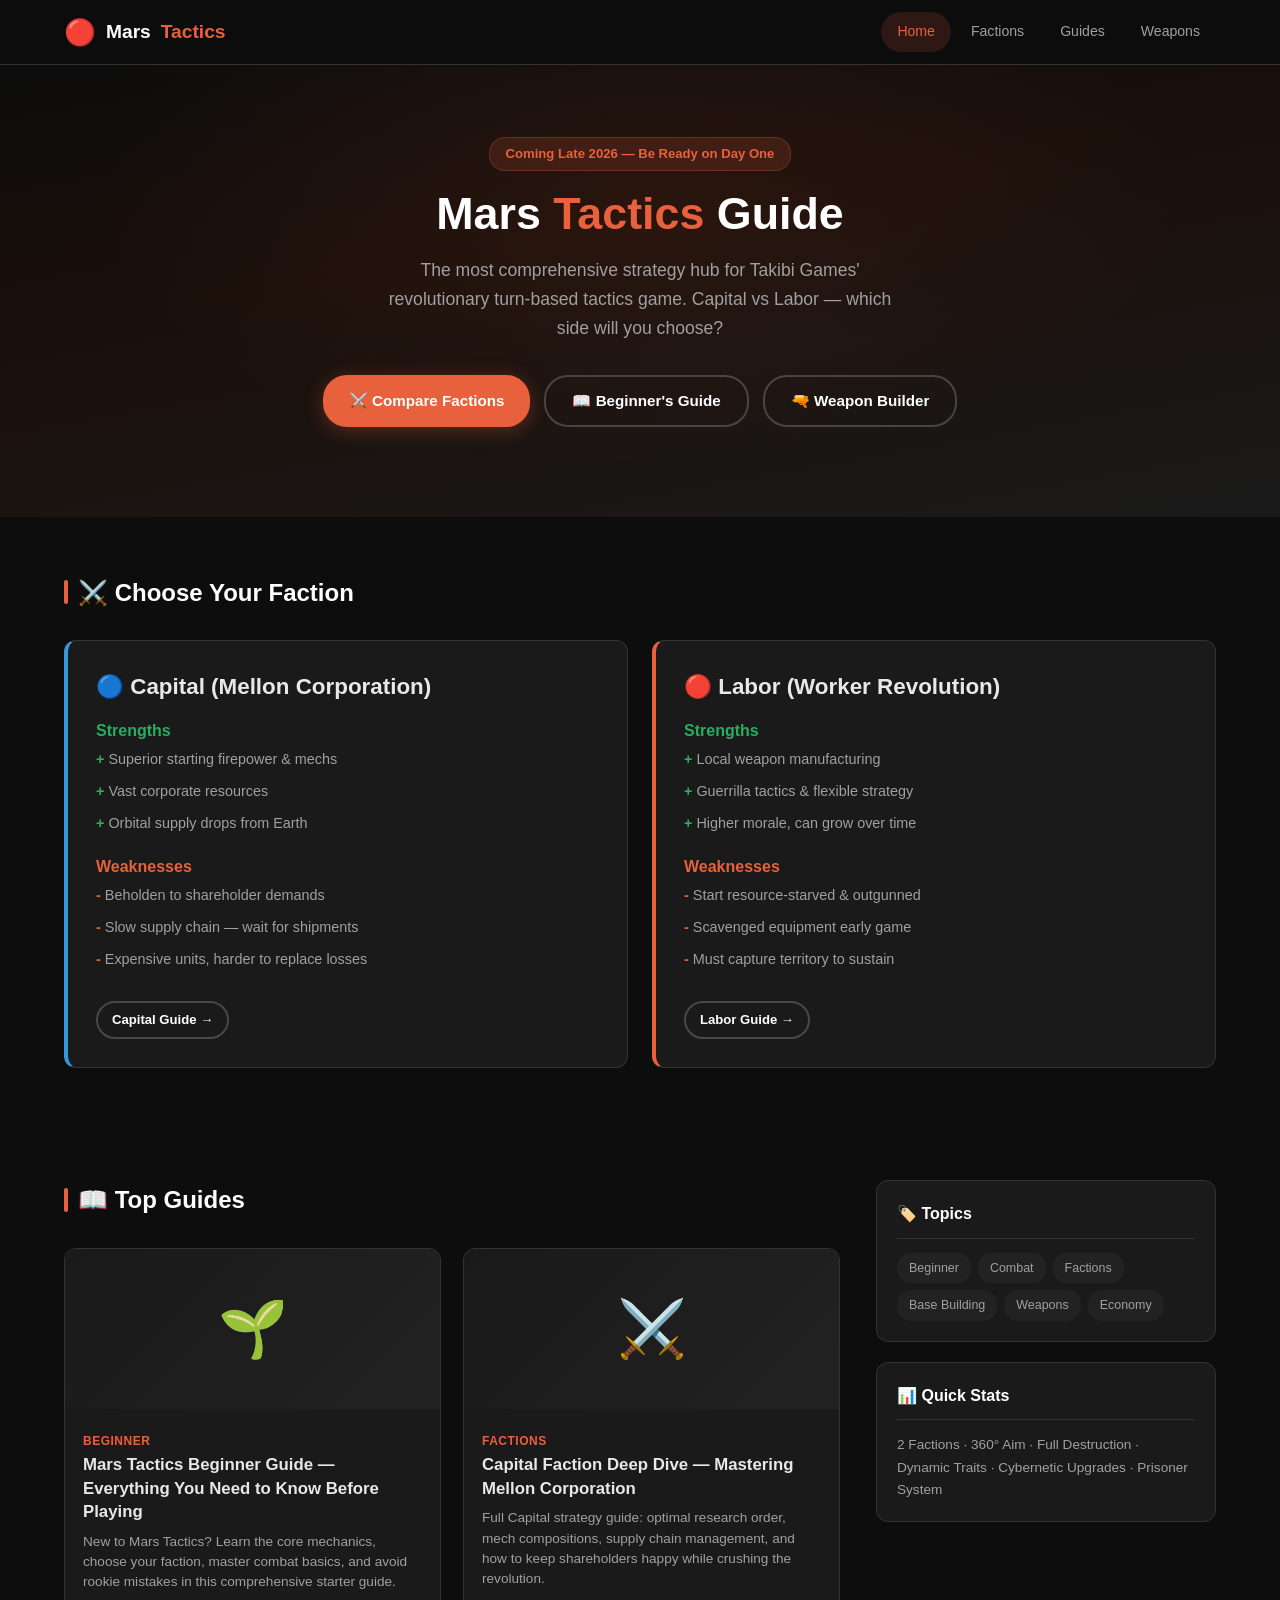
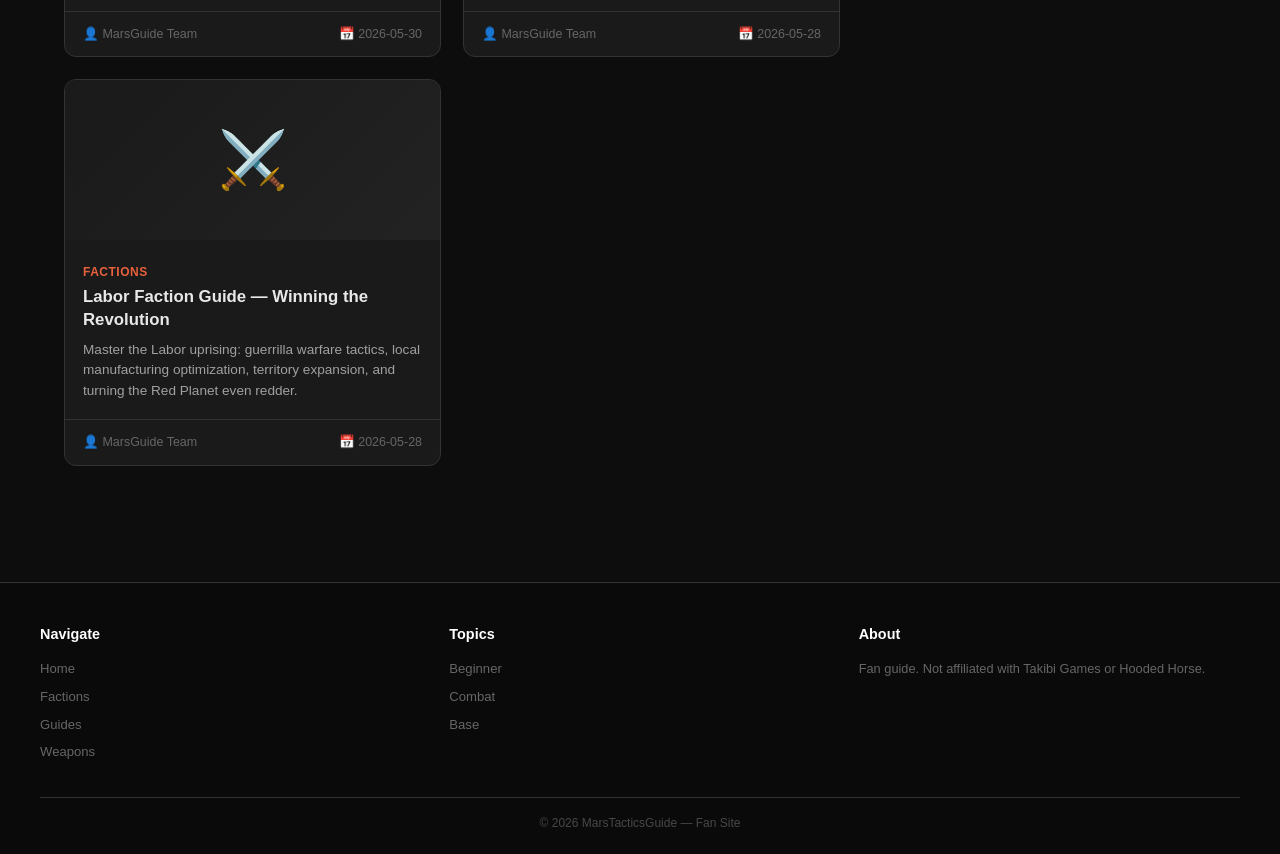
==== index.html @ 102de26e "Mars Tactics Guide - Initial release" ====
<!DOCTYPE html>
<html lang="en">
<head>
<meta charset="UTF-8">
<meta name="viewport" content="width=device-width, initial-scale=1.0">
<meta name="description" content="Mars Tactics Guide — Complete strategy hub. Faction guides, weapon builds, combat tactics, base management, and more for the XCOM-like tactics game set on Mars.">
<title>Mars Tactics Guide — Strategy Hub 2026</title>
<link rel="stylesheet" href="assets/css/style.css">
</head>
<body>
<nav class="navbar">
  <div class="nav-inner">
    <a href="index.html" class="nav-logo"><span class="logo-icon">🔴</span>Mars<span style="color:var(--primary);">Tactics</span></a>
    <div class="nav-links">
      <a href="index.html" class="active">Home</a>
      <a href="factions.html">Factions</a>
      <a href="guides.html">Guides</a>
      <a href="weapons.html">Weapons</a>
    </div>
  </div>
</nav>

<section class="hero">
  <div class="hero-content">
    <div class="hero-badge">Coming Late 2026 — Be Ready on Day One</div>
    <h1>Mars <span class="hl">Tactics</span> Guide</h1>
    <p>The most comprehensive strategy hub for Takibi Games' revolutionary turn-based tactics game. Capital vs Labor — which side will you choose?</p>
    <div class="hero-btns">
      <a href="factions.html" class="btn btn-primary">⚔️ Compare Factions</a>
      <a href="guides.html" class="btn btn-outline">📖 Beginner's Guide</a>
      <a href="weapons.html" class="btn btn-outline">🔫 Weapon Builder</a>
    </div>
  </div>
</section>

<div class="section">
  <div class="container">
    <div class="section-title"><h2>⚔️ Choose Your Faction</h2></div>
    <div class="faction-grid">
      <div class="faction-card faction-capital">
        <h3>🔵 Capital (Mellon Corporation)</h3>
        <ul class="strengths"><strong style="color:#27ae60;">Strengths</strong>
          <li>Superior starting firepower & mechs</li>
          <li>Vast corporate resources</li>
          <li>Orbital supply drops from Earth</li>
        </ul>
        <ul class="weaknesses"><strong style="color:var(--primary);">Weaknesses</strong>
          <li>Beholden to shareholder demands</li>
          <li>Slow supply chain — wait for shipments</li>
          <li>Expensive units, harder to replace losses</li>
        </ul>
        <a href="factions.html#capital" class="btn btn-outline btn-sm" style="margin-top:12px;">Capital Guide →</a>
      </div>
      <div class="faction-card faction-labor">
        <h3>🔴 Labor (Worker Revolution)</h3>
        <ul class="strengths"><strong style="color:#27ae60;">Strengths</strong>
          <li>Local weapon manufacturing</li>
          <li>Guerrilla tactics & flexible strategy</li>
          <li>Higher morale, can grow over time</li>
        </ul>
        <ul class="weaknesses"><strong style="color:var(--primary);">Weaknesses</strong>
          <li>Start resource-starved & outgunned</li>
          <li>Scavenged equipment early game</li>
          <li>Must capture territory to sustain</li>
        </ul>
        <a href="factions.html#labor" class="btn btn-outline btn-sm" style="margin-top:12px;">Labor Guide →</a>
      </div>
    </div>
  </div>
</div>

<div class="section">
  <div class="container">
    <div class="two-col">
      <div class="main-col">
        <div class="section-title"><h2>📖 Top Guides</h2></div>
        <div class="cards-grid" id="hotGuides"></div>
      </div>
      <aside class="sidebar">
        <div class="sidebar-widget">
          <h3>🏷️ Topics</h3>
          <div class="tag-cloud">
            <a href="guides.html?cat=beginner" class="tag">Beginner</a>
            <a href="guides.html?cat=combat" class="tag">Combat</a>
            <a href="guides.html?cat=faction" class="tag">Factions</a>
            <a href="guides.html?cat=base" class="tag">Base Building</a>
            <a href="guides.html?cat=weapons" class="tag">Weapons</a>
            <a href="guides.html?cat=economy" class="tag">Economy</a>
          </div>
        </div>
        <div class="sidebar-widget">
          <h3>📊 Quick Stats</h3>
          <p style="color:var(--text-secondary);font-size:0.85rem;">2 Factions · 360° Aim · Full Destruction · Dynamic Traits · Cybernetic Upgrades · Prisoner System</p>
        </div>
      </aside>
    </div>
  </div>
</div>

<footer class="footer">
  <div class="footer-inner">
    <div class="footer-col"><h4>Navigate</h4><a href="index.html">Home</a><a href="factions.html">Factions</a><a href="guides.html">Guides</a><a href="weapons.html">Weapons</a></div>
    <div class="footer-col"><h4>Topics</h4><a href="guides.html?cat=beginner">Beginner</a><a href="guides.html?cat=combat">Combat</a><a href="guides.html?cat=base">Base</a></div>
    <div class="footer-col"><h4>About</h4><p style="font-size:0.8rem;color:var(--text-muted);">Fan guide. Not affiliated with Takibi Games or Hooded Horse.</p></div>
  </div>
  <div class="footer-bottom"><p>© 2026 MarsTacticsGuide — Fan Site</p></div>
</footer>
<script src="assets/js/main.js"></script>
</body>
</html>
---- assets/css/style.css ----
/* Mars Tactics Guide — Military/Industrial Theme */
:root {
  --bg: #0d0d0d; --bg-card: #1a1a1a; --bg-surface: #222;
  --primary: #e8613c; --primary-dark: #c44a2a; --accent: #f0a500;
  --text: #e8e8e8; --text-secondary: #a0a0a0; --text-muted: #666;
  --border: #333; --radius: 12px; --radius-sm: 8px;
  --shadow: 0 4px 24px rgba(0,0,0,0.5);
  --font: 'Segoe UI','PingFang SC','Microsoft YaHei',sans-serif;
}
*,*::before,*::after{box-sizing:border-box;margin:0;padding:0}
html{scroll-behavior:smooth}
body{font-family:var(--font);background:var(--bg);color:var(--text);line-height:1.65;-webkit-font-smoothing:antialiased}
a{text-decoration:none;color:inherit}ul,ol{list-style:none}img{max-width:100%}
button{cursor:pointer;font-family:inherit;border:none}
.container{max-width:1200px;margin:0 auto;padding:0 24px}
.section{padding:56px 0}

/* Navbar */
.navbar{background:rgba(13,13,13,0.95);backdrop-filter:blur(20px);position:sticky;top:0;z-index:1000;border-bottom:1px solid var(--border)}
.nav-inner{max-width:1200px;margin:0 auto;padding:0 24px;display:flex;align-items:center;justify-content:space-between;height:64px}
.nav-logo{display:flex;align-items:center;gap:10px;font-size:1.2rem;font-weight:700;color:#fff}
.nav-logo .logo-icon{font-size:1.6rem}
.nav-links{display:flex;gap:4px}
.nav-links a{color:var(--text-secondary);padding:8px 16px;border-radius:20px;font-size:0.88rem;font-weight:500;transition:.2s}
.nav-links a:hover,.nav-links a.active{background:rgba(232,97,60,0.15);color:var(--primary)}

/* Hero */
.hero{background:linear-gradient(170deg,#0d0d0d 0%,#1a0f0a 40%,#1a1a1a 100%);padding:72px 24px 90px;text-align:center;position:relative;overflow:hidden}
.hero::before{content:'';position:absolute;inset:0;background:radial-gradient(ellipse at 50% 30%,rgba(232,97,60,0.08) 0%,transparent 60%)}
.hero-content{position:relative;z-index:1;max-width:700px;margin:0 auto}
.hero-badge{display:inline-block;background:rgba(232,97,60,0.15);color:var(--primary);padding:5px 16px;border-radius:16px;font-size:0.82rem;font-weight:600;margin-bottom:16px;border:1px solid rgba(232,97,60,0.25)}
.hero h1{font-size:2.8rem;color:#fff;margin-bottom:16px;line-height:1.2}
.hero h1 .hl{color:var(--primary)}
.hero p{color:var(--text-secondary);font-size:1.1rem;margin-bottom:32px;max-width:520px;margin-left:auto;margin-right:auto}
.hero-btns{display:flex;gap:14px;justify-content:center;flex-wrap:wrap}

/* Buttons */
.btn{display:inline-flex;align-items:center;gap:8px;padding:11px 26px;border-radius:24px;font-size:0.95rem;font-weight:600;transition:.25s}
.btn-primary{background:var(--primary);color:#fff;box-shadow:0 4px 20px rgba(232,97,60,0.3)}
.btn-primary:hover{background:var(--primary-dark);transform:translateY(-2px)}
.btn-outline{background:transparent;color:#fff;border:2px solid rgba(255,255,255,0.2)}
.btn-outline:hover{border-color:#fff}
.btn-sm{padding:6px 14px;font-size:0.82rem}

/* Cards */
.cards-grid{display:grid;grid-template-columns:repeat(auto-fill,minmax(280px,1fr));gap:22px}
.card{background:var(--bg-card);border-radius:var(--radius);overflow:hidden;border:1px solid var(--border);transition:.25s;display:flex;flex-direction:column}
.card:hover{border-color:#555;transform:translateY(-3px);box-shadow:var(--shadow)}
.card-img{height:160px;background:linear-gradient(135deg,#1a1a1a,#222);display:flex;align-items:center;justify-content:center;font-size:3.5rem}
.card-body{padding:18px;flex:1}
.card-tag{font-size:0.75rem;color:var(--primary);text-transform:uppercase;font-weight:600;letter-spacing:0.5px;margin-bottom:6px}
.card-body h3{font-size:1.05rem;margin-bottom:8px;line-height:1.4}
.card-body h3 a:hover{color:var(--primary)}
.card-body p{color:var(--text-secondary);font-size:0.85rem;line-height:1.5}
.card-footer{display:flex;justify-content:space-between;padding:12px 18px;border-top:1px solid var(--border);font-size:0.78rem;color:var(--text-muted)}

/* Section Title */
.section-title{display:flex;align-items:center;justify-content:space-between;margin-bottom:28px;flex-wrap:wrap;gap:12px}
.section-title h2{font-size:1.5rem;color:#fff;display:flex;align-items:center;gap:10px}
.section-title h2::before{content:'';width:4px;height:24px;background:var(--primary);border-radius:2px}

/* Faction Cards */
.faction-grid{display:grid;grid-template-columns:1fr 1fr;gap:24px}
@media(max-width:768px){.faction-grid{grid-template-columns:1fr}}
.faction-card{background:var(--bg-card);border-radius:var(--radius);padding:28px;border:1px solid var(--border);transition:.25s}
.faction-capital{border-left:4px solid #3498db}
.faction-labor{border-left:4px solid var(--primary)}
.faction-card h3{font-size:1.4rem;margin-bottom:12px}
.faction-card .strengths,.faction-card .weaknesses{margin-bottom:14px}
.faction-card .strengths li,.faction-card .weaknesses li{padding:4px 0;font-size:0.9rem;color:var(--text-secondary)}
.faction-card .strengths li::before{content:'+ ';color:#27ae60;font-weight:700}
.faction-card .weaknesses li::before{content:'- ';color:var(--primary);font-weight:700}

/* Page Header */
.page-header{background:linear-gradient(170deg,#1a0f0a,#1a1a1a);padding:48px 24px;text-align:center;border-bottom:1px solid var(--border)}
.page-header .breadcrumb{font-size:0.82rem;color:var(--text-muted);margin-bottom:8px}
.page-header .breadcrumb a:hover{color:var(--primary)}
.page-header h1{font-size:2rem;color:#fff;margin-bottom:8px}
.page-header .meta{font-size:0.88rem;color:var(--text-muted)}

/* Guide Body */
.guide-body{max-width:800px;margin:40px auto;padding:0 24px}
.guide-body h2{font-size:1.4rem;color:#fff;margin:32px 0 12px}
.guide-body h3{font-size:1.1rem;margin:20px 0 8px}
.guide-body p{margin-bottom:14px;color:var(--text-secondary);line-height:1.8}
.guide-body blockquote{border-left:4px solid var(--primary);background:rgba(232,97,60,0.06);padding:14px 18px;margin:20px 0;border-radius:0 var(--radius-sm) var(--radius-sm) 0}
.guide-body li{margin-bottom:6px;color:var(--text-secondary)}
.guide-body ul li::before{content:'▸ ';color:var(--primary)}
.guide-body table{width:100%;border-collapse:collapse;font-size:0.88rem;margin:16px 0}
.guide-body th{background:var(--primary);color:#fff;padding:10px 14px;text-align:left}
.guide-body td{padding:10px 14px;border-bottom:1px solid var(--border)}
.guide-body tr:nth-child(even) td{background:rgba(255,255,255,0.02)}

/* Table of Contents */
.toc{background:var(--bg-card);border:1px solid var(--border);border-radius:var(--radius);padding:20px 24px;margin-bottom:28px}
.toc h3{color:var(--primary);margin-bottom:12px}
.toc a{display:block;padding:4px 0;color:var(--text-secondary);font-size:0.9rem;transition:.2s}
.toc a:hover{color:var(--primary);padding-left:6px}

/* Footer */
.footer{background:#0a0a0a;border-top:1px solid var(--border);padding:40px 24px 20px;margin-top:60px}
.footer-inner{max-width:1200px;margin:0 auto;display:grid;grid-template-columns:repeat(auto-fit,minmax(180px,1fr));gap:28px}
.footer-col h4{color:#fff;margin-bottom:12px;font-size:0.9rem}
.footer-col a{display:block;color:var(--text-muted);font-size:0.82rem;margin-bottom:6px;transition:.2s}
.footer-col a:hover{color:var(--primary)}
.footer-bottom{max-width:1200px;margin:28px auto 0;padding-top:16px;border-top:1px solid var(--border);text-align:center;font-size:0.75rem;color:rgba(255,255,255,0.25)}

/* Two column */
.two-col{display:grid;grid-template-columns:1fr 340px;gap:36px}
@media(max-width:900px){.two-col{grid-template-columns:1fr}}
.sidebar-widget{background:var(--bg-card);border-radius:var(--radius);padding:20px;margin-bottom:20px;border:1px solid var(--border)}
.sidebar-widget h3{color:#fff;margin-bottom:14px;padding-bottom:10px;border-bottom:1px solid var(--border);font-size:1rem}
.tag-cloud{display:flex;flex-wrap:wrap;gap:7px}
.tag{display:inline-block;padding:5px 12px;background:var(--bg-surface);border-radius:14px;font-size:0.78rem;color:var(--text-secondary);transition:.2s}
.tag:hover{background:rgba(232,97,60,0.2);color:var(--primary)}
.filter-bar{display:flex;gap:8px;margin-bottom:24px;flex-wrap:wrap}
.filter-btn{padding:7px 16px;border-radius:18px;border:1px solid var(--border);background:var(--bg-card);color:var(--text-secondary);font-size:0.84rem;font-weight:500;transition:.2s}
.filter-btn:hover,.filter-btn.active{background:var(--primary);color:#fff;border-color:var(--primary)}
.search-box{display:flex;max-width:460px;margin-bottom:24px}
.search-box input{flex:1;padding:10px 18px;border:2px solid var(--border);border-radius:24px 0 0 24px;background:var(--bg-card);color:#fff;font-size:0.9rem;outline:none;font-family:inherit}
.search-box button{padding:10px 20px;background:var(--primary);color:#fff;border-radius:0 24px 24px 0;font-size:0.9rem;font-weight:600}
.pagination{display:flex;justify-content:center;gap:8px;margin-top:36px}
.pagination button{width:38px;height:38px;border-radius:50%;border:1px solid var(--border);background:var(--bg-card);color:var(--text);transition:.2s}
.pagination button:hover,.pagination button.active{background:var(--primary);color:#fff;border-color:var(--primary)}
.hidden{display:none!important}
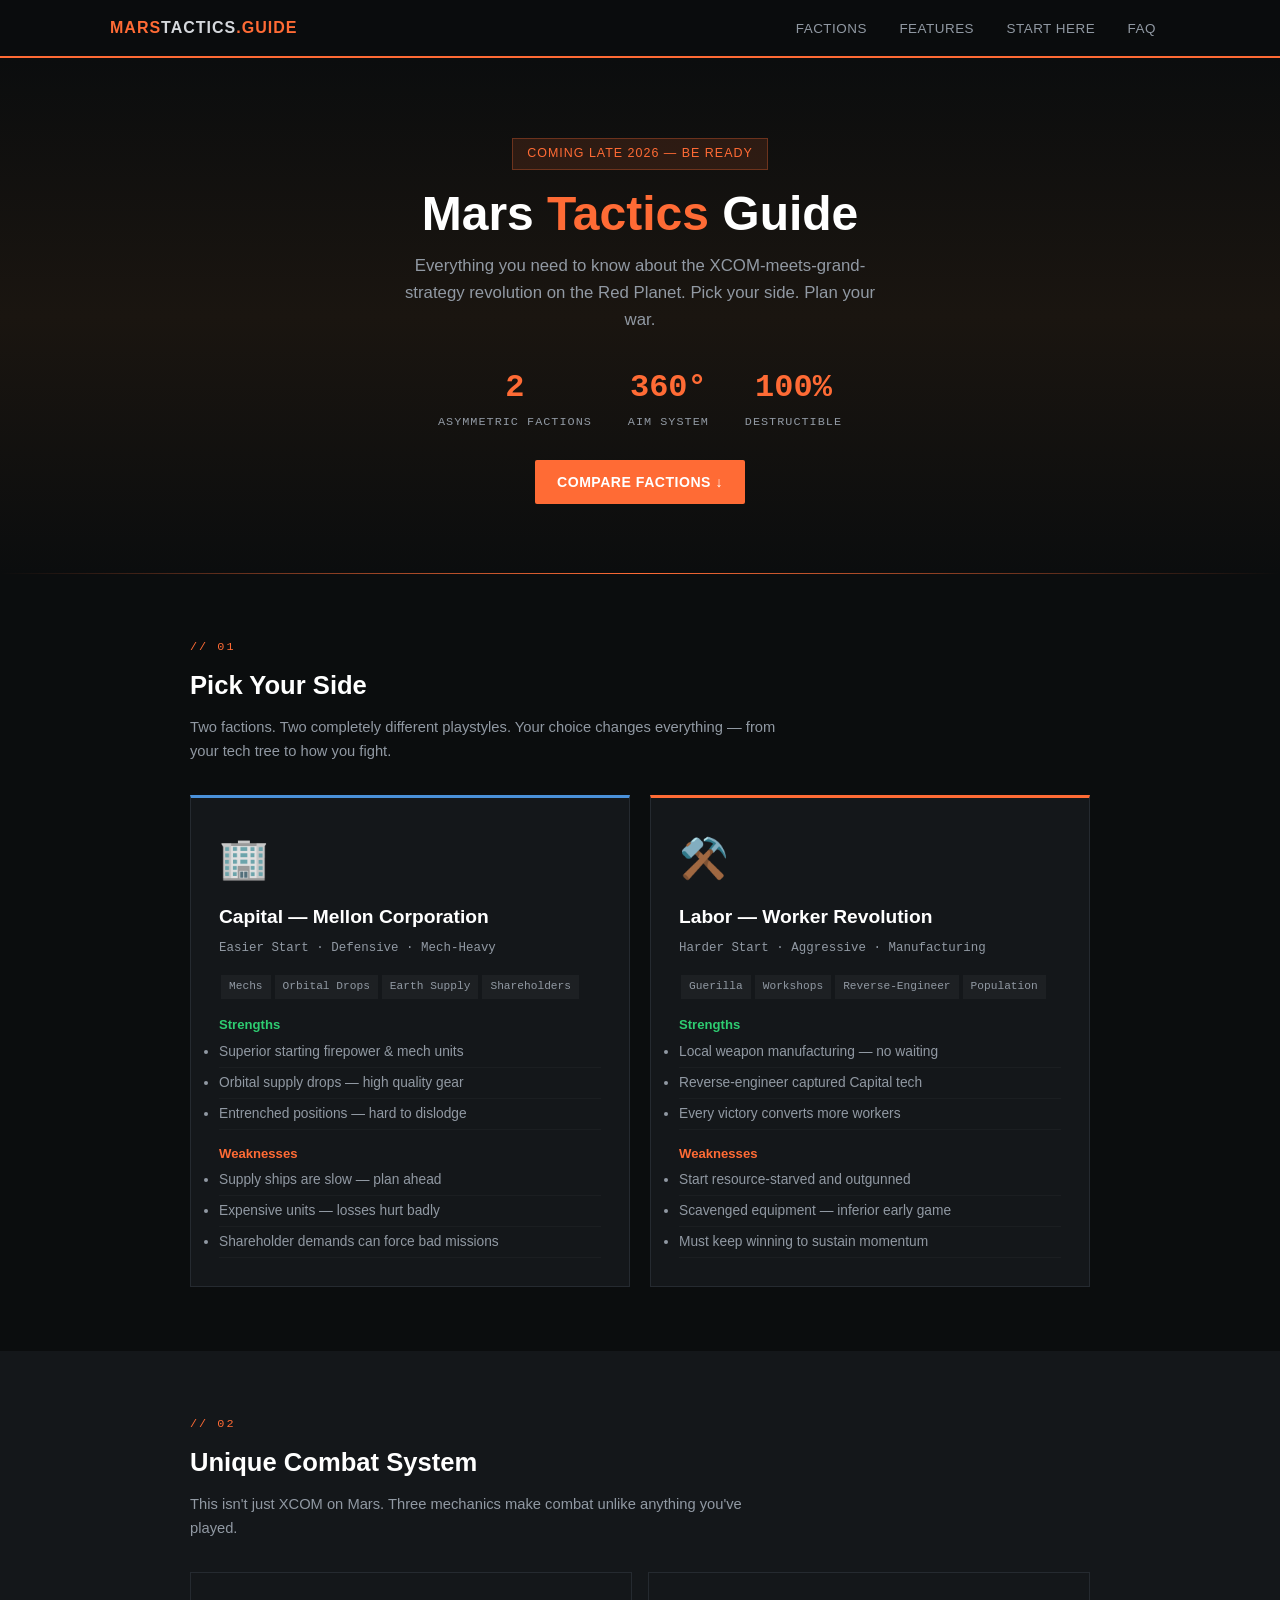
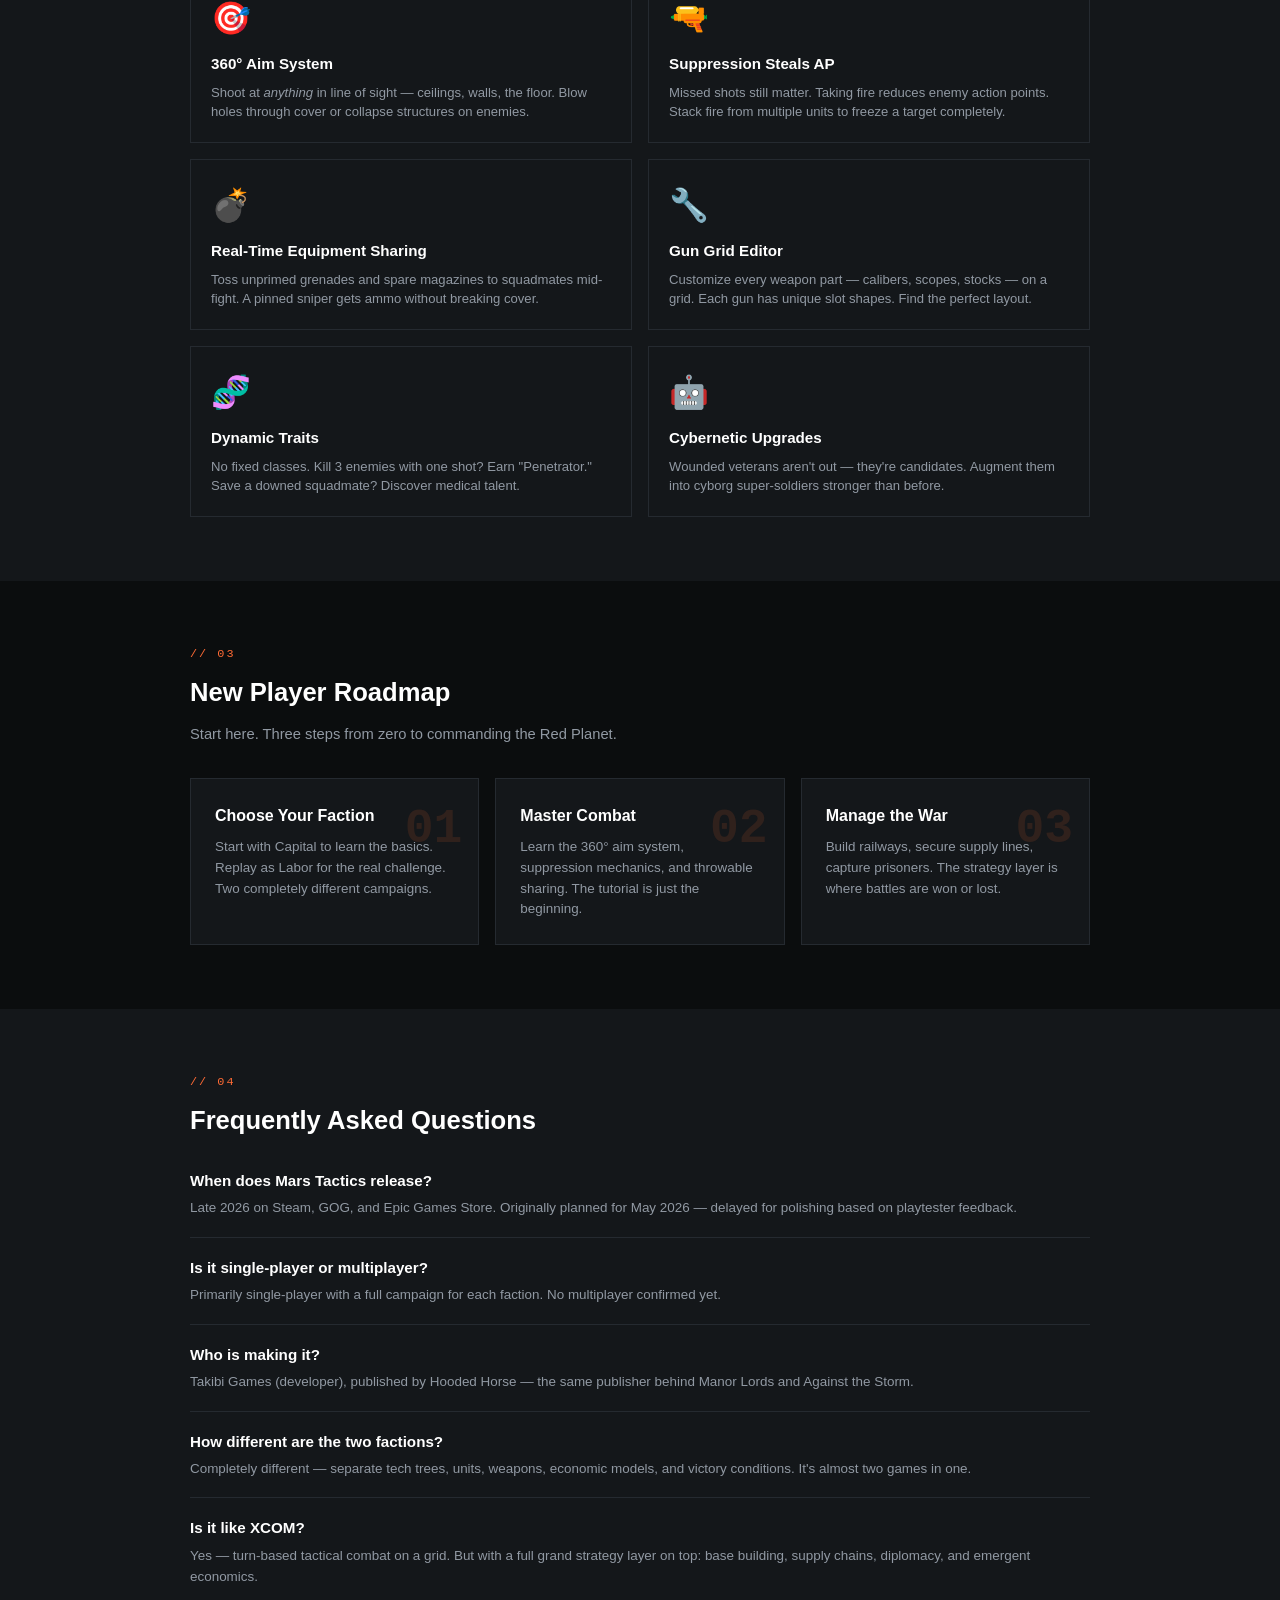
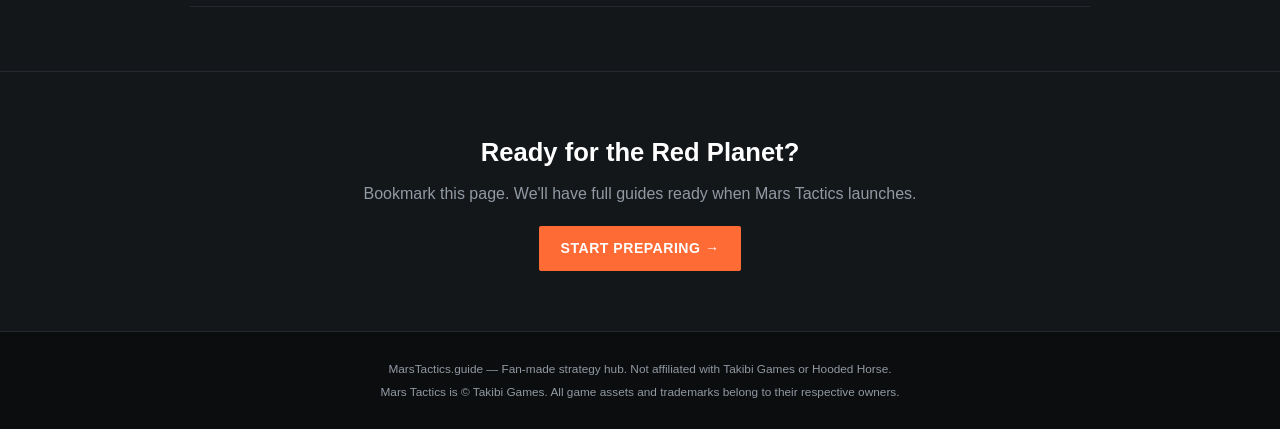
==== commit 16b2d429: "Add Analytics G-WBX5580PEK and AdSense" ====
--- a/index.html
+++ b/index.html
@@ -2,109 +2,221 @@
 <html lang="en">
 <head>
 <meta charset="UTF-8">
-<meta name="viewport" content="width=device-width, initial-scale=1.0">
-<meta name="description" content="Mars Tactics Guide — Complete strategy hub. Faction guides, weapon builds, combat tactics, base management, and more for the XCOM-like tactics game set on Mars.">
-<title>Mars Tactics Guide — Strategy Hub 2026</title>
-<link rel="stylesheet" href="assets/css/style.css">
+<meta name="viewport" content="width=device-width,initial-scale=1.0">
+<meta name="description" content="Mars Tactics — Complete guide for the XCOM-like strategy game on Mars. Compare factions, learn combat mechanics, and get ready for launch.">
+<title>Mars Tactics Guide — Strategy & Faction Hub</title>
+<script async src="https://pagead2.googlesyndication.com/pagead/js/adsbygoogle.js?client=ca-pub-1129352689006503" crossorigin="anonymous"></script>
+<script async src="https://www.googletagmanager.com/gtag/js?id=G-WBX5580PEK"></script>
+<script>window.dataLayer=window.dataLayer||[];function gtag(){dataLayer.push(arguments);}gtag('js',new Date());gtag('config','G-WBX5580PEK');</script>
+<style>
+:root{--bg:#0b0d0e;--card:#14171a;--accent:#ff6b35;--accent2:#f0a500;--text:#d5d8dc;--text2:#9199a3;--border:#252a30;--font:'Segoe UI','PingFang SC',sans-serif;--mono:'Share Tech Mono','Cascadia Code',monospace}
+*,*::before,*::after{box-sizing:border-box;margin:0;padding:0}
+html{scroll-behavior:smooth;scroll-padding-top:60px}
+body{font-family:var(--font);background:var(--bg);color:var(--text);line-height:1.6}
+a{color:var(--accent);text-decoration:none}
+img{max-width:100%}
+
+/* Nav */
+nav{position:sticky;top:0;z-index:100;background:rgba(11,13,14,.95);border-bottom:2px solid var(--accent);backdrop-filter:blur(10px)}
+nav .inner{max-width:1100px;margin:0 auto;padding:0 20px;display:flex;align-items:center;justify-content:space-between;height:56px}
+nav .logo{font-weight:700;font-size:1rem;color:var(--accent);text-transform:uppercase;letter-spacing:1px}
+nav .logo span{color:var(--text)}
+nav a{padding:6px 14px;font-size:.84rem;color:var(--text2);border-bottom:2px solid transparent;transition:.15s;text-transform:uppercase;letter-spacing:.5px}
+nav a:hover,nav a.active{color:var(--accent);border-bottom-color:var(--accent)}
+
+/* Sections */
+section{padding:64px 20px}
+.container{max-width:900px;margin:0 auto}
+.hero{text-align:center;padding:80px 20px 70px;background:linear-gradient(180deg,var(--bg) 0%,#1a1510 50%,var(--bg) 100%);position:relative}
+.hero::after{content:'';position:absolute;bottom:0;left:0;right:0;height:1px;background:linear-gradient(90deg,transparent,var(--accent),transparent)}
+.hero-badge{display:inline-block;background:rgba(255,107,53,.12);color:var(--accent);padding:5px 14px;font-size:.78rem;margin-bottom:16px;border:1px solid rgba(255,107,53,.3);letter-spacing:1px;text-transform:uppercase}
+.hero h1{font-size:3rem;color:#fff;margin-bottom:12px;line-height:1.15;font-weight:800}
+.hero h1 em{color:var(--accent);font-style:normal}
+.hero .sub{color:var(--text2);font-size:1.05rem;margin-bottom:28px;max-width:500px;margin-left:auto;margin-right:auto}
+.hero-stats{display:flex;gap:36px;justify-content:center;flex-wrap:wrap;margin-bottom:28px;font-family:var(--mono)}
+.hero-stats .s .n{font-size:2rem;font-weight:700;color:var(--accent)}
+.hero-stats .s .l{font-size:.74rem;color:var(--text2);text-transform:uppercase;letter-spacing:1px}
+
+/* Buttons */
+.btn{display:inline-block;padding:11px 22px;font-size:.88rem;font-weight:600;transition:.2s;text-transform:uppercase;letter-spacing:.5px;border-radius:2px}
+.btn-primary{background:var(--accent);color:#fff}
+.btn-primary:hover{background:#e05828}
+.btn-outline{color:var(--text);border:1px solid var(--border)}
+.btn-outline:hover{border-color:var(--accent);color:var(--accent)}
+
+/* Section titles */
+.sec-label{font-family:var(--mono);font-size:.74rem;color:var(--accent);text-transform:uppercase;letter-spacing:2px;margin-bottom:8px}
+.sec-title{font-size:1.6rem;color:#fff;margin-bottom:10px;font-weight:700}
+.sec-desc{color:var(--text2);margin-bottom:32px;font-size:.92rem;max-width:600px}
+
+/* Faction cards */
+.faction-row{display:grid;grid-template-columns:1fr 1fr;gap:20px}
+@media(max-width:700px){.faction-row{grid-template-columns:1fr}}
+.faction{background:var(--card);border:1px solid var(--border);padding:28px;position:relative}
+.faction.cap{border-top:3px solid #4a90d9}
+.faction.lab{border-top:3px solid var(--accent)}
+.faction .icon{font-size:2.5rem;margin-bottom:12px}
+.faction h3{font-size:1.2rem;margin-bottom:6px;color:#fff}
+.faction .diff{font-size:.78rem;color:var(--text2);margin-bottom:12px;font-family:var(--mono)}
+.faction ul{margin-top:8px}
+.faction li{padding:4px 0;font-size:.86rem;color:var(--text2);border-bottom:1px solid rgba(255,255,255,.03)}
+.faction li::before{content:'';display:none}
+.faction .pros li::before{content:'+ ';color:#2ecc71;font-weight:700}
+.faction .cons li::before{content:'- ';color:var(--accent);font-weight:700}
+.faction .tag-group{margin-bottom:10px}
+.faction .tag-group span{display:inline-block;padding:3px 8px;margin:2px;font-size:.7rem;background:rgba(255,255,255,.04);color:var(--text2);font-family:var(--mono)}
+
+/* Feature cards */
+.feat-grid{display:grid;grid-template-columns:1fr 1fr;gap:16px}
+@media(max-width:700px){.feat-grid{grid-template-columns:1fr}}
+.feat{background:var(--card);border:1px solid var(--border);padding:20px;transition:.2s}
+.feat:hover{border-color:var(--accent)}
+.feat .icon{font-size:2rem;margin-bottom:8px}
+.feat h4{color:#fff;margin-bottom:6px;font-size:.95rem}
+.feat p{color:var(--text2);font-size:.82rem;line-height:1.5}
+
+/* Steps */
+.step-row{display:grid;grid-template-columns:repeat(3,1fr);gap:16px;counter-reset:step}
+@media(max-width:700px){.step-row{grid-template-columns:1fr}}
+.step{background:var(--card);border:1px solid var(--border);padding:24px;position:relative}
+.step::before{counter-increment:step;content:'0' counter(step);font-family:var(--mono);font-size:3rem;font-weight:700;color:rgba(255,107,53,.12);position:absolute;top:12px;right:16px}
+.step h4{color:#fff;margin-bottom:8px;font-size:1rem}
+.step p{color:var(--text2);font-size:.84rem;line-height:1.55}
+
+/* FAQ */
+.faq-item{border-bottom:1px solid var(--border);padding:18px 0}
+.faq-item h4{color:#fff;margin-bottom:4px;font-size:.95rem;cursor:pointer}
+.faq-item p{color:var(--text2);font-size:.84rem;margin-top:4px}
+
+/* CTA */
+.cta{text-align:center;padding:60px 20px;background:var(--card);border-top:1px solid var(--border);border-bottom:1px solid var(--border)}
+.cta h2{font-size:1.6rem;color:#fff;margin-bottom:8px}
+.cta p{color:var(--text2);margin-bottom:20px}
+
+/* Footer */
+footer{text-align:center;padding:28px 20px;font-size:.74rem;color:var(--text2)}
+footer a{color:var(--accent)}
+</style>
 </head>
 <body>
-<nav class="navbar">
-  <div class="nav-inner">
-    <a href="index.html" class="nav-logo"><span class="logo-icon">🔴</span>Mars<span style="color:var(--primary);">Tactics</span></a>
-    <div class="nav-links">
-      <a href="index.html" class="active">Home</a>
-      <a href="factions.html">Factions</a>
-      <a href="guides.html">Guides</a>
-      <a href="weapons.html">Weapons</a>
+
+<nav>
+  <div class="inner">
+    <div class="logo">Mars<span>Tactics</span>.guide</div>
+    <div>
+      <a href="#factions">Factions</a>
+      <a href="#features">Features</a>
+      <a href="#start">Start Here</a>
+      <a href="#faq">FAQ</a>
     </div>
   </div>
 </nav>
 
 <section class="hero">
-  <div class="hero-content">
-    <div class="hero-badge">Coming Late 2026 — Be Ready on Day One</div>
-    <h1>Mars <span class="hl">Tactics</span> Guide</h1>
-    <p>The most comprehensive strategy hub for Takibi Games' revolutionary turn-based tactics game. Capital vs Labor — which side will you choose?</p>
-    <div class="hero-btns">
-      <a href="factions.html" class="btn btn-primary">⚔️ Compare Factions</a>
-      <a href="guides.html" class="btn btn-outline">📖 Beginner's Guide</a>
-      <a href="weapons.html" class="btn btn-outline">🔫 Weapon Builder</a>
-    </div>
-  </div>
-</section>
-
-<div class="section">
-  <div class="container">
-    <div class="section-title"><h2>⚔️ Choose Your Faction</h2></div>
-    <div class="faction-grid">
-      <div class="faction-card faction-capital">
-        <h3>🔵 Capital (Mellon Corporation)</h3>
-        <ul class="strengths"><strong style="color:#27ae60;">Strengths</strong>
-          <li>Superior starting firepower & mechs</li>
-          <li>Vast corporate resources</li>
-          <li>Orbital supply drops from Earth</li>
-        </ul>
-        <ul class="weaknesses"><strong style="color:var(--primary);">Weaknesses</strong>
-          <li>Beholden to shareholder demands</li>
-          <li>Slow supply chain — wait for shipments</li>
-          <li>Expensive units, harder to replace losses</li>
-        </ul>
-        <a href="factions.html#capital" class="btn btn-outline btn-sm" style="margin-top:12px;">Capital Guide →</a>
+  <div class="hero-badge">Coming Late 2026 — Be Ready</div>
+  <h1>Mars <em>Tactics</em> Guide</h1>
+  <p class="sub">Everything you need to know about the XCOM-meets-grand-strategy revolution on the Red Planet. Pick your side. Plan your war.</p>
+  <div class="hero-stats">
+    <div class="s"><div class="n">2</div><div class="l">Asymmetric Factions</div></div>
+    <div class="s"><div class="n">360°</div><div class="l">Aim System</div></div>
+    <div class="s"><div class="n">100%</div><div class="l">Destructible</div></div>
+  </div>
+  <a href="#factions" class="btn btn-primary">Compare Factions ↓</a>
+</section>
+
+<section id="factions">
+  <div class="container">
+    <div class="sec-label">// 01</div>
+    <h2 class="sec-title">Pick Your Side</h2>
+    <p class="sec-desc">Two factions. Two completely different playstyles. Your choice changes everything — from your tech tree to how you fight.</p>
+    <div class="faction-row">
+      <div class="faction cap">
+        <div class="icon">🏢</div>
+        <h3>Capital — Mellon Corporation</h3>
+        <div class="diff">Easier Start · Defensive · Mech-Heavy</div>
+        <div class="tag-group"><span>Mechs</span><span>Orbital Drops</span><span>Earth Supply</span><span>Shareholders</span></div>
+        <ul class="pros"><strong style="color:#2ecc71;font-size:.82rem;">Strengths</strong>
+          <li>Superior starting firepower & mech units</li>
+          <li>Orbital supply drops — high quality gear</li>
+          <li>Entrenched positions — hard to dislodge</li>
+        </ul>
+        <ul class="cons" style="margin-top:10px;"><strong style="color:var(--accent);font-size:.82rem;">Weaknesses</strong>
+          <li>Supply ships are slow — plan ahead</li>
+          <li>Expensive units — losses hurt badly</li>
+          <li>Shareholder demands can force bad missions</li>
+        </ul>
       </div>
-      <div class="faction-card faction-labor">
-        <h3>🔴 Labor (Worker Revolution)</h3>
-        <ul class="strengths"><strong style="color:#27ae60;">Strengths</strong>
-          <li>Local weapon manufacturing</li>
-          <li>Guerrilla tactics & flexible strategy</li>
-          <li>Higher morale, can grow over time</li>
-        </ul>
-        <ul class="weaknesses"><strong style="color:var(--primary);">Weaknesses</strong>
-          <li>Start resource-starved & outgunned</li>
-          <li>Scavenged equipment early game</li>
-          <li>Must capture territory to sustain</li>
-        </ul>
-        <a href="factions.html#labor" class="btn btn-outline btn-sm" style="margin-top:12px;">Labor Guide →</a>
+      <div class="faction lab">
+        <div class="icon">⚒️</div>
+        <h3>Labor — Worker Revolution</h3>
+        <div class="diff">Harder Start · Aggressive · Manufacturing</div>
+        <div class="tag-group"><span>Guerilla</span><span>Workshops</span><span>Reverse-Engineer</span><span>Population</span></div>
+        <ul class="pros"><strong style="color:#2ecc71;font-size:.82rem;">Strengths</strong>
+          <li>Local weapon manufacturing — no waiting</li>
+          <li>Reverse-engineer captured Capital tech</li>
+          <li>Every victory converts more workers</li>
+        </ul>
+        <ul class="cons" style="margin-top:10px;"><strong style="color:var(--accent);font-size:.82rem;">Weaknesses</strong>
+          <li>Start resource-starved and outgunned</li>
+          <li>Scavenged equipment — inferior early game</li>
+          <li>Must keep winning to sustain momentum</li>
+        </ul>
       </div>
     </div>
   </div>
-</div>
-
-<div class="section">
-  <div class="container">
-    <div class="two-col">
-      <div class="main-col">
-        <div class="section-title"><h2>📖 Top Guides</h2></div>
-        <div class="cards-grid" id="hotGuides"></div>
-      </div>
-      <aside class="sidebar">
-        <div class="sidebar-widget">
-          <h3>🏷️ Topics</h3>
-          <div class="tag-cloud">
-            <a href="guides.html?cat=beginner" class="tag">Beginner</a>
-            <a href="guides.html?cat=combat" class="tag">Combat</a>
-            <a href="guides.html?cat=faction" class="tag">Factions</a>
-            <a href="guides.html?cat=base" class="tag">Base Building</a>
-            <a href="guides.html?cat=weapons" class="tag">Weapons</a>
-            <a href="guides.html?cat=economy" class="tag">Economy</a>
-          </div>
-        </div>
-        <div class="sidebar-widget">
-          <h3>📊 Quick Stats</h3>
-          <p style="color:var(--text-secondary);font-size:0.85rem;">2 Factions · 360° Aim · Full Destruction · Dynamic Traits · Cybernetic Upgrades · Prisoner System</p>
-        </div>
-      </aside>
-    </div>
-  </div>
-</div>
-
-<footer class="footer">
-  <div class="footer-inner">
-    <div class="footer-col"><h4>Navigate</h4><a href="index.html">Home</a><a href="factions.html">Factions</a><a href="guides.html">Guides</a><a href="weapons.html">Weapons</a></div>
-    <div class="footer-col"><h4>Topics</h4><a href="guides.html?cat=beginner">Beginner</a><a href="guides.html?cat=combat">Combat</a><a href="guides.html?cat=base">Base</a></div>
-    <div class="footer-col"><h4>About</h4><p style="font-size:0.8rem;color:var(--text-muted);">Fan guide. Not affiliated with Takibi Games or Hooded Horse.</p></div>
-  </div>
-  <div class="footer-bottom"><p>© 2026 MarsTacticsGuide — Fan Site</p></div>
+</section>
+
+<section id="features" style="background:var(--card);">
+  <div class="container">
+    <div class="sec-label">// 02</div>
+    <h2 class="sec-title">Unique Combat System</h2>
+    <p class="sec-desc">This isn't just XCOM on Mars. Three mechanics make combat unlike anything you've played.</p>
+    <div class="feat-grid">
+      <div class="feat"><div class="icon">🎯</div><h4>360° Aim System</h4><p>Shoot at <em>anything</em> in line of sight — ceilings, walls, the floor. Blow holes through cover or collapse structures on enemies.</p></div>
+      <div class="feat"><div class="icon">🔫</div><h4>Suppression Steals AP</h4><p>Missed shots still matter. Taking fire reduces enemy action points. Stack fire from multiple units to freeze a target completely.</p></div>
+      <div class="feat"><div class="icon">💣</div><h4>Real-Time Equipment Sharing</h4><p>Toss unprimed grenades and spare magazines to squadmates mid-fight. A pinned sniper gets ammo without breaking cover.</p></div>
+      <div class="feat"><div class="icon">🔧</div><h4>Gun Grid Editor</h4><p>Customize every weapon part — calibers, scopes, stocks — on a grid. Each gun has unique slot shapes. Find the perfect layout.</p></div>
+      <div class="feat"><div class="icon">🧬</div><h4>Dynamic Traits</h4><p>No fixed classes. Kill 3 enemies with one shot? Earn "Penetrator." Save a downed squadmate? Discover medical talent.</p></div>
+      <div class="feat"><div class="icon">🤖</div><h4>Cybernetic Upgrades</h4><p>Wounded veterans aren't out — they're candidates. Augment them into cyborg super-soldiers stronger than before.</p></div>
+    </div>
+  </div>
+</section>
+
+<section id="start">
+  <div class="container">
+    <div class="sec-label">// 03</div>
+    <h2 class="sec-title">New Player Roadmap</h2>
+    <p class="sec-desc">Start here. Three steps from zero to commanding the Red Planet.</p>
+    <div class="step-row">
+      <div class="step"><h4>Choose Your Faction</h4><p>Start with Capital to learn the basics. Replay as Labor for the real challenge. Two completely different campaigns.</p></div>
+      <div class="step"><h4>Master Combat</h4><p>Learn the 360° aim system, suppression mechanics, and throwable sharing. The tutorial is just the beginning.</p></div>
+      <div class="step"><h4>Manage the War</h4><p>Build railways, secure supply lines, capture prisoners. The strategy layer is where battles are won or lost.</p></div>
+    </div>
+  </div>
+</section>
+
+<section id="faq" style="background:var(--card);">
+  <div class="container">
+    <div class="sec-label">// 04</div>
+    <h2 class="sec-title">Frequently Asked Questions</h2>
+    <div class="faq-item"><h4>When does Mars Tactics release?</h4><p>Late 2026 on Steam, GOG, and Epic Games Store. Originally planned for May 2026 — delayed for polishing based on playtester feedback.</p></div>
+    <div class="faq-item"><h4>Is it single-player or multiplayer?</h4><p>Primarily single-player with a full campaign for each faction. No multiplayer confirmed yet.</p></div>
+    <div class="faq-item"><h4>Who is making it?</h4><p>Takibi Games (developer), published by Hooded Horse — the same publisher behind Manor Lords and Against the Storm.</p></div>
+    <div class="faq-item"><h4>How different are the two factions?</h4><p>Completely different — separate tech trees, units, weapons, economic models, and victory conditions. It's almost two games in one.</p></div>
+    <div class="faq-item"><h4>Is it like XCOM?</h4><p>Yes — turn-based tactical combat on a grid. But with a full grand strategy layer on top: base building, supply chains, diplomacy, and emergent economics.</p></div>
+  </div>
+</section>
+
+<section class="cta">
+  <h2>Ready for the Red Planet?</h2>
+  <p>Bookmark this page. We'll have full guides ready when Mars Tactics launches.</p>
+  <a href="#start" class="btn btn-primary">Start Preparing →</a>
+</section>
+
+<footer>
+  <p>MarsTactics.guide — Fan-made strategy hub. Not affiliated with Takibi Games or Hooded Horse.</p>
+  <p style="margin-top:4px;">Mars Tactics is © Takibi Games. All game assets and trademarks belong to their respective owners.</p>
 </footer>
-<script src="assets/js/main.js"></script>
+
 </body>
 </html>
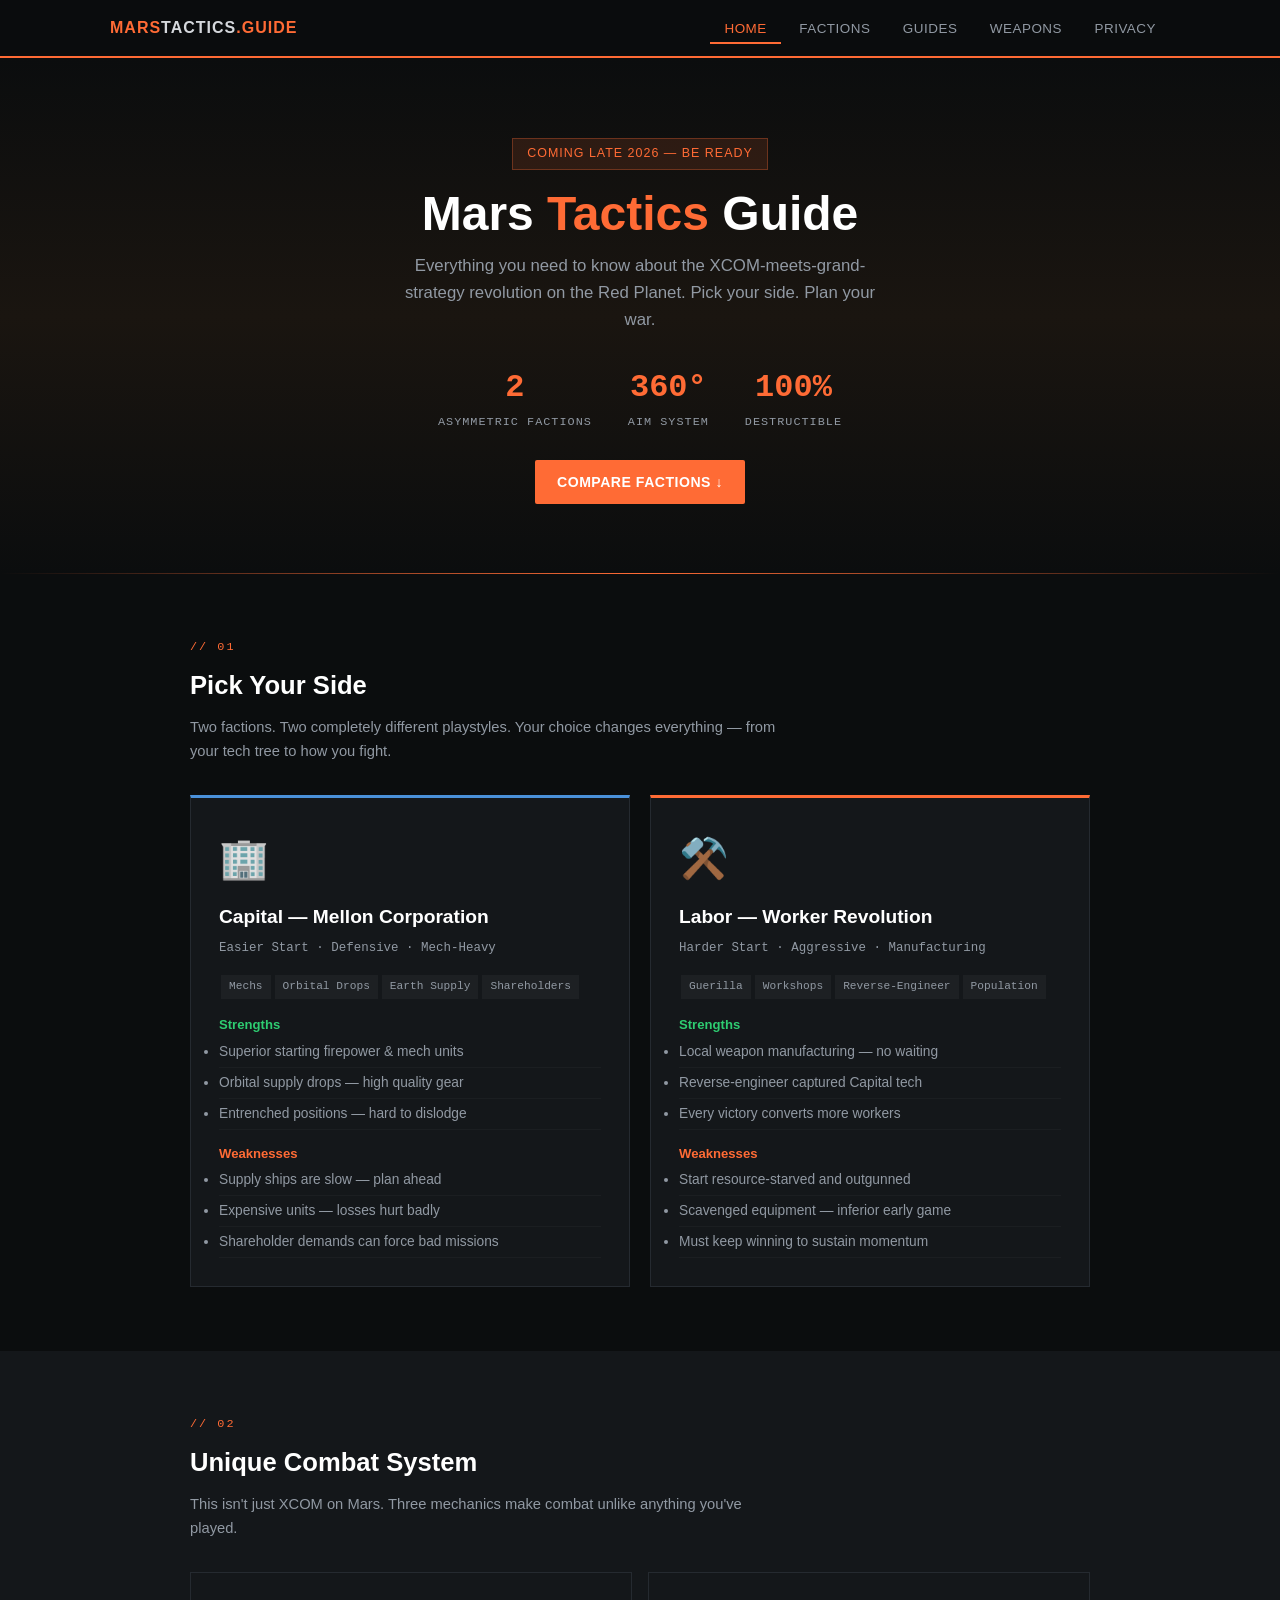
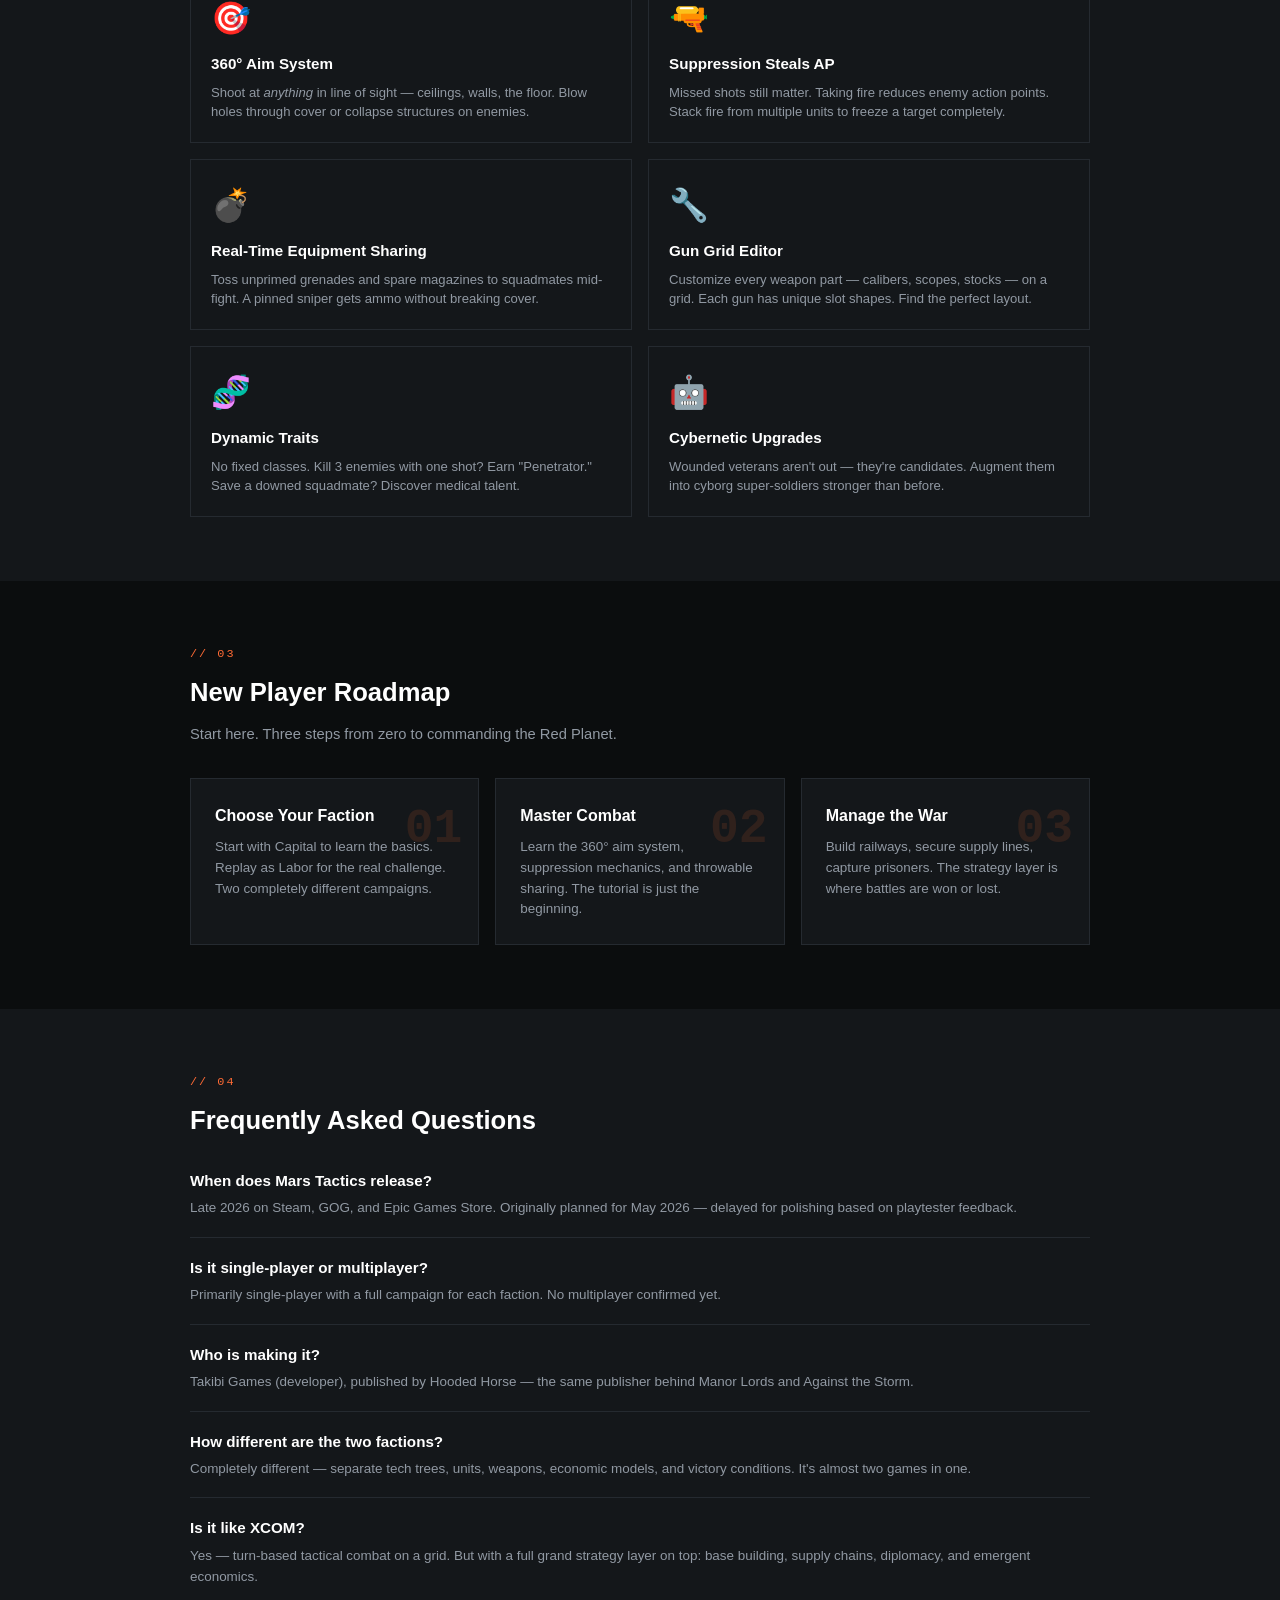
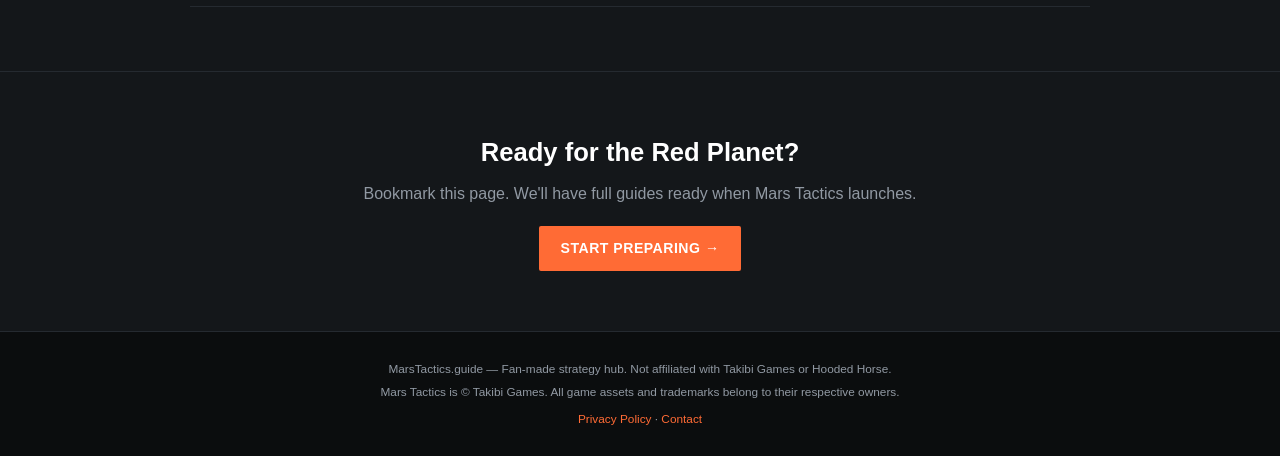
==== commit 7f2423b8: "AdSense compliance: add privacy policy, robots.txt, sitemap, ad code to all pages" ====
--- a/index.html
+++ b/index.html
@@ -104,10 +104,11 @@
   <div class="inner">
     <div class="logo">Mars<span>Tactics</span>.guide</div>
     <div>
-      <a href="#factions">Factions</a>
-      <a href="#features">Features</a>
-      <a href="#start">Start Here</a>
-      <a href="#faq">FAQ</a>
+      <a href="index.html" style="border-bottom-color:var(--accent);color:var(--accent);">Home</a>
+      <a href="factions.html">Factions</a>
+      <a href="guides.html">Guides</a>
+      <a href="weapons.html">Weapons</a>
+      <a href="privacy.html">Privacy</a>
     </div>
   </div>
 </nav>
@@ -216,6 +217,7 @@
 <footer>
   <p>MarsTactics.guide — Fan-made strategy hub. Not affiliated with Takibi Games or Hooded Horse.</p>
   <p style="margin-top:4px;">Mars Tactics is © Takibi Games. All game assets and trademarks belong to their respective owners.</p>
+  <p style="margin-top:8px;"><a href="privacy.html">Privacy Policy</a> · <a href="mailto:rocoglobal@outlook.com">Contact</a></p>
 </footer>
 
 </body>
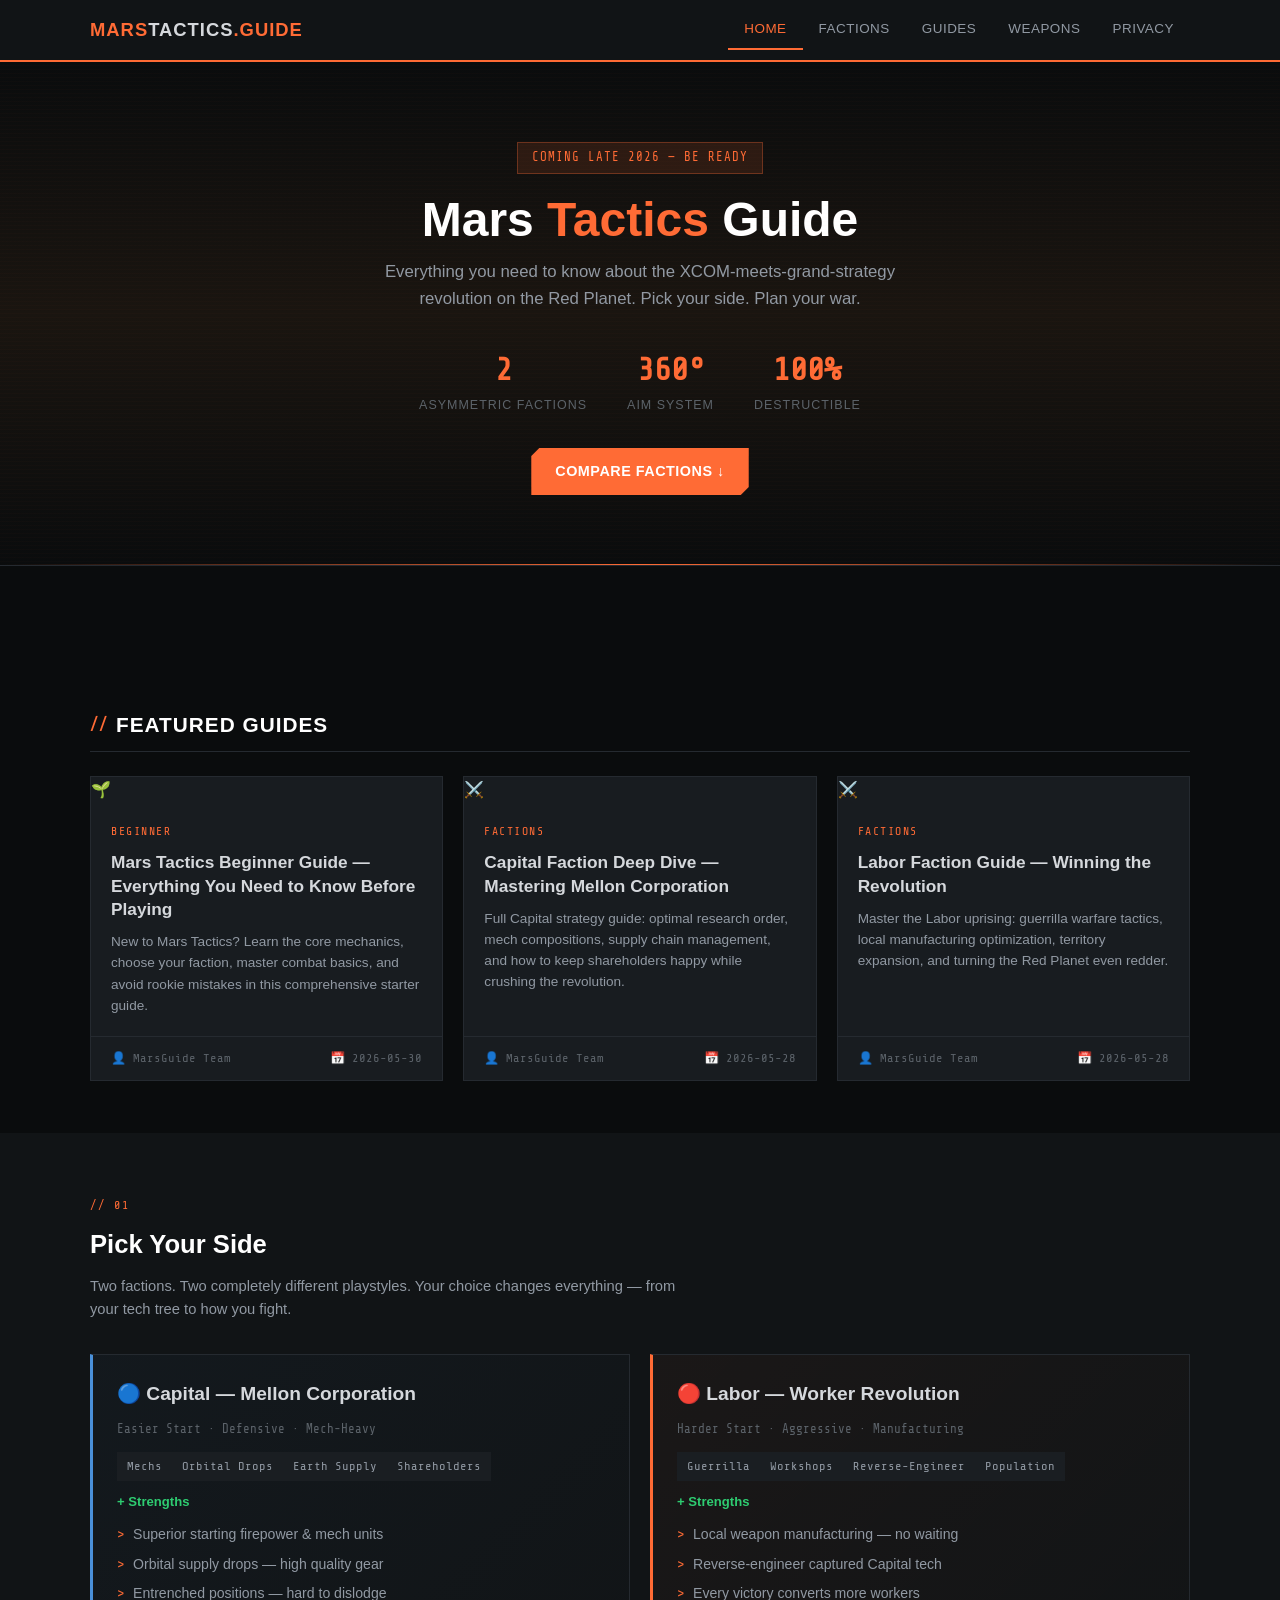
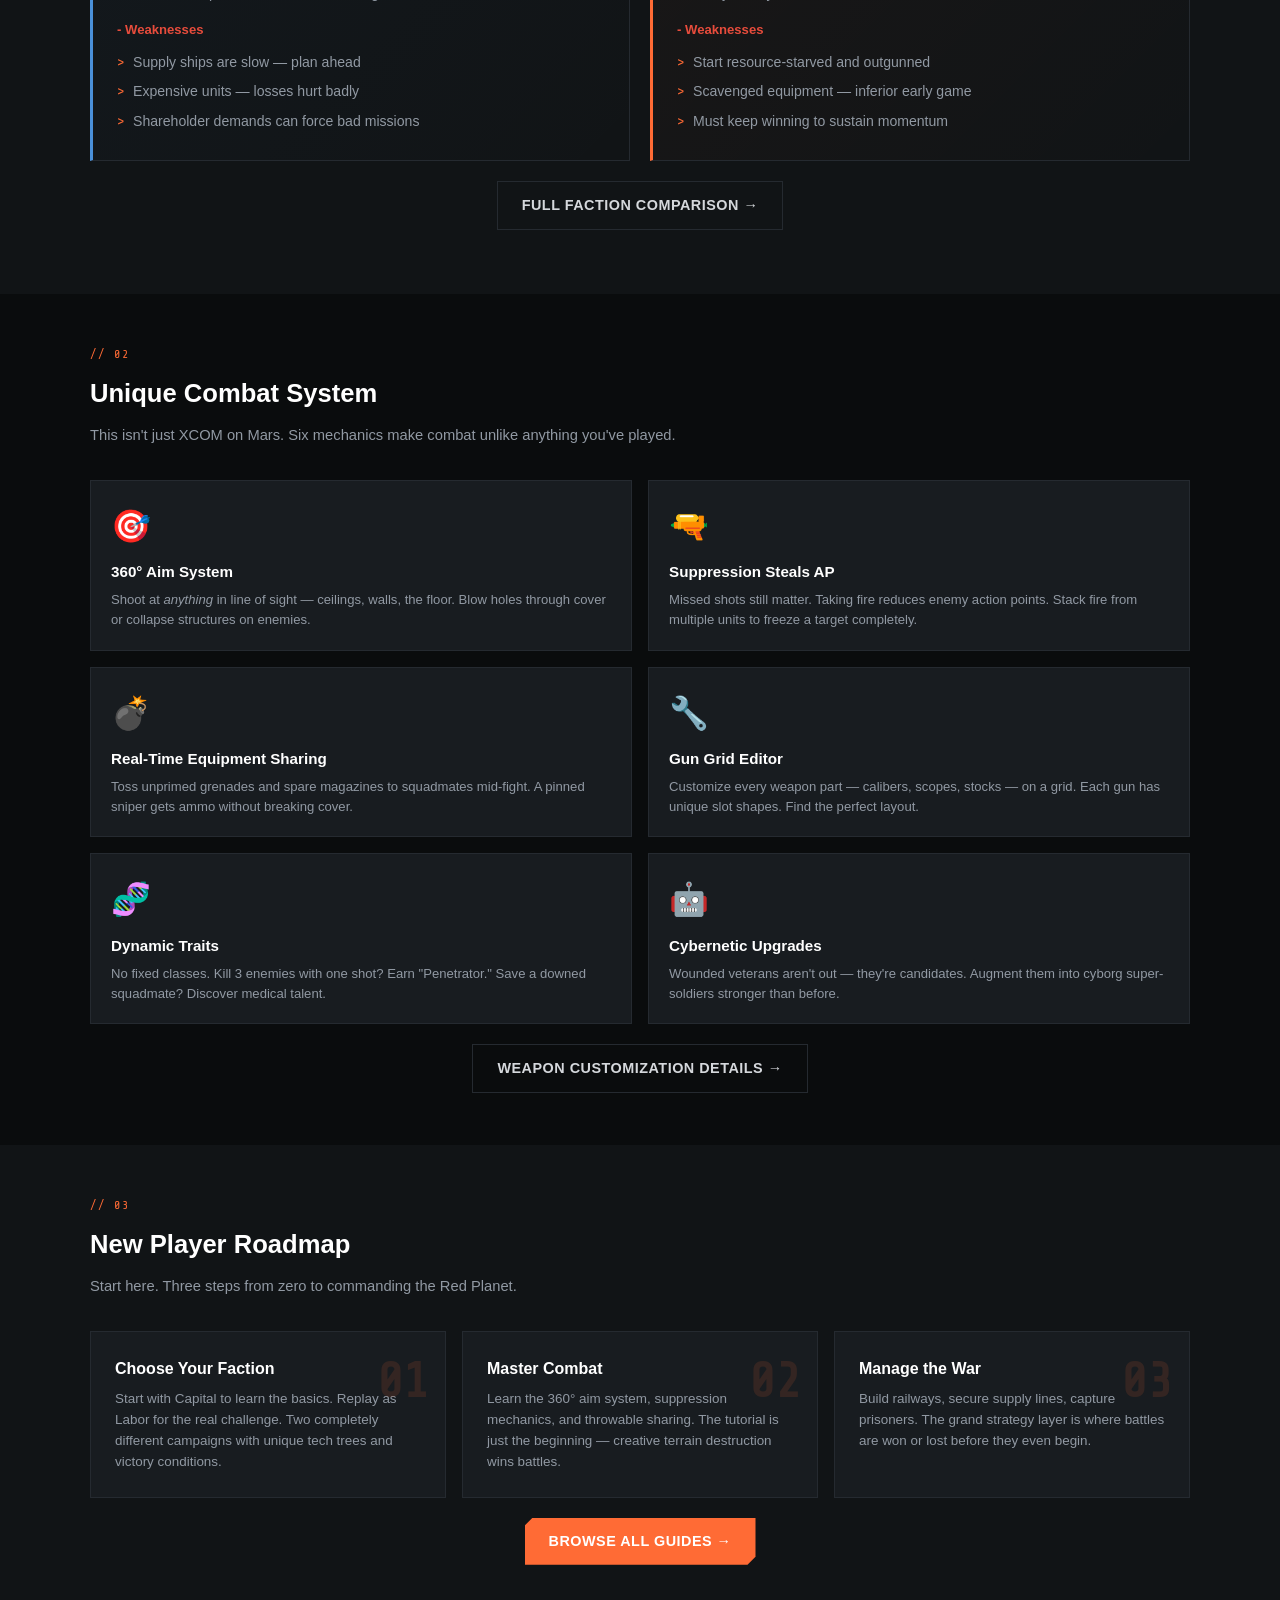
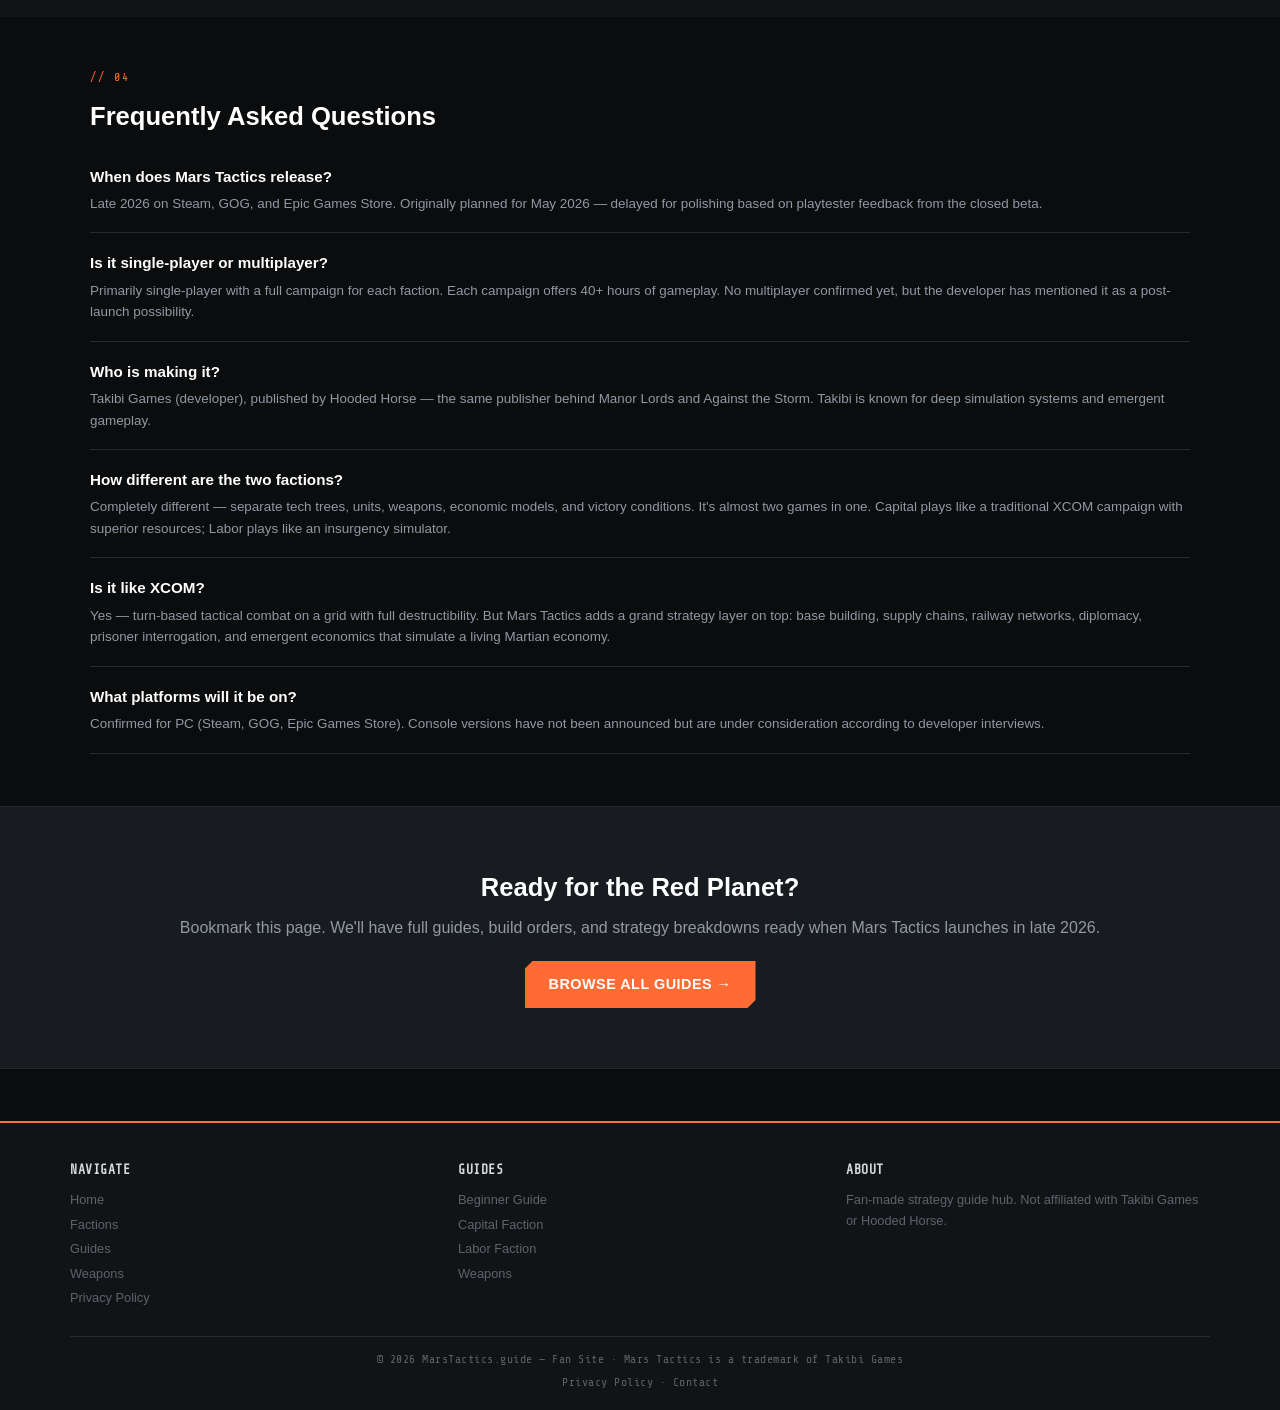
==== commit 870fd0f1: "feat: expand from single page to 6-page content-rich site - Rewrite index.html to use external style" ====
--- a/index.html
+++ b/index.html
@@ -3,108 +3,20 @@
 <head>
 <meta charset="UTF-8">
 <meta name="viewport" content="width=device-width,initial-scale=1.0">
-<meta name="description" content="Mars Tactics — Complete guide for the XCOM-like strategy game on Mars. Compare factions, learn combat mechanics, and get ready for launch.">
-<title>Mars Tactics Guide — Strategy & Faction Hub</title>
+<meta name="description" content="Mars Tactics — Complete guide for the XCOM-like strategy game on Mars. Compare factions, learn combat mechanics, weapon customization, and get ready for launch.">
+<title>Mars Tactics Guide — Strategy & Faction Hub 2026</title>
+<link rel="stylesheet" href="assets/css/style.css">
 <script async src="https://pagead2.googlesyndication.com/pagead/js/adsbygoogle.js?client=ca-pub-1129352689006503" crossorigin="anonymous"></script>
 <script async src="https://www.googletagmanager.com/gtag/js?id=G-WBX5580PEK"></script>
 <script>window.dataLayer=window.dataLayer||[];function gtag(){dataLayer.push(arguments);}gtag('js',new Date());gtag('config','G-WBX5580PEK');</script>
-<style>
-:root{--bg:#0b0d0e;--card:#14171a;--accent:#ff6b35;--accent2:#f0a500;--text:#d5d8dc;--text2:#9199a3;--border:#252a30;--font:'Segoe UI','PingFang SC',sans-serif;--mono:'Share Tech Mono','Cascadia Code',monospace}
-*,*::before,*::after{box-sizing:border-box;margin:0;padding:0}
-html{scroll-behavior:smooth;scroll-padding-top:60px}
-body{font-family:var(--font);background:var(--bg);color:var(--text);line-height:1.6}
-a{color:var(--accent);text-decoration:none}
-img{max-width:100%}
-
-/* Nav */
-nav{position:sticky;top:0;z-index:100;background:rgba(11,13,14,.95);border-bottom:2px solid var(--accent);backdrop-filter:blur(10px)}
-nav .inner{max-width:1100px;margin:0 auto;padding:0 20px;display:flex;align-items:center;justify-content:space-between;height:56px}
-nav .logo{font-weight:700;font-size:1rem;color:var(--accent);text-transform:uppercase;letter-spacing:1px}
-nav .logo span{color:var(--text)}
-nav a{padding:6px 14px;font-size:.84rem;color:var(--text2);border-bottom:2px solid transparent;transition:.15s;text-transform:uppercase;letter-spacing:.5px}
-nav a:hover,nav a.active{color:var(--accent);border-bottom-color:var(--accent)}
-
-/* Sections */
-section{padding:64px 20px}
-.container{max-width:900px;margin:0 auto}
-.hero{text-align:center;padding:80px 20px 70px;background:linear-gradient(180deg,var(--bg) 0%,#1a1510 50%,var(--bg) 100%);position:relative}
-.hero::after{content:'';position:absolute;bottom:0;left:0;right:0;height:1px;background:linear-gradient(90deg,transparent,var(--accent),transparent)}
-.hero-badge{display:inline-block;background:rgba(255,107,53,.12);color:var(--accent);padding:5px 14px;font-size:.78rem;margin-bottom:16px;border:1px solid rgba(255,107,53,.3);letter-spacing:1px;text-transform:uppercase}
-.hero h1{font-size:3rem;color:#fff;margin-bottom:12px;line-height:1.15;font-weight:800}
-.hero h1 em{color:var(--accent);font-style:normal}
-.hero .sub{color:var(--text2);font-size:1.05rem;margin-bottom:28px;max-width:500px;margin-left:auto;margin-right:auto}
-.hero-stats{display:flex;gap:36px;justify-content:center;flex-wrap:wrap;margin-bottom:28px;font-family:var(--mono)}
-.hero-stats .s .n{font-size:2rem;font-weight:700;color:var(--accent)}
-.hero-stats .s .l{font-size:.74rem;color:var(--text2);text-transform:uppercase;letter-spacing:1px}
-
-/* Buttons */
-.btn{display:inline-block;padding:11px 22px;font-size:.88rem;font-weight:600;transition:.2s;text-transform:uppercase;letter-spacing:.5px;border-radius:2px}
-.btn-primary{background:var(--accent);color:#fff}
-.btn-primary:hover{background:#e05828}
-.btn-outline{color:var(--text);border:1px solid var(--border)}
-.btn-outline:hover{border-color:var(--accent);color:var(--accent)}
-
-/* Section titles */
-.sec-label{font-family:var(--mono);font-size:.74rem;color:var(--accent);text-transform:uppercase;letter-spacing:2px;margin-bottom:8px}
-.sec-title{font-size:1.6rem;color:#fff;margin-bottom:10px;font-weight:700}
-.sec-desc{color:var(--text2);margin-bottom:32px;font-size:.92rem;max-width:600px}
-
-/* Faction cards */
-.faction-row{display:grid;grid-template-columns:1fr 1fr;gap:20px}
-@media(max-width:700px){.faction-row{grid-template-columns:1fr}}
-.faction{background:var(--card);border:1px solid var(--border);padding:28px;position:relative}
-.faction.cap{border-top:3px solid #4a90d9}
-.faction.lab{border-top:3px solid var(--accent)}
-.faction .icon{font-size:2.5rem;margin-bottom:12px}
-.faction h3{font-size:1.2rem;margin-bottom:6px;color:#fff}
-.faction .diff{font-size:.78rem;color:var(--text2);margin-bottom:12px;font-family:var(--mono)}
-.faction ul{margin-top:8px}
-.faction li{padding:4px 0;font-size:.86rem;color:var(--text2);border-bottom:1px solid rgba(255,255,255,.03)}
-.faction li::before{content:'';display:none}
-.faction .pros li::before{content:'+ ';color:#2ecc71;font-weight:700}
-.faction .cons li::before{content:'- ';color:var(--accent);font-weight:700}
-.faction .tag-group{margin-bottom:10px}
-.faction .tag-group span{display:inline-block;padding:3px 8px;margin:2px;font-size:.7rem;background:rgba(255,255,255,.04);color:var(--text2);font-family:var(--mono)}
-
-/* Feature cards */
-.feat-grid{display:grid;grid-template-columns:1fr 1fr;gap:16px}
-@media(max-width:700px){.feat-grid{grid-template-columns:1fr}}
-.feat{background:var(--card);border:1px solid var(--border);padding:20px;transition:.2s}
-.feat:hover{border-color:var(--accent)}
-.feat .icon{font-size:2rem;margin-bottom:8px}
-.feat h4{color:#fff;margin-bottom:6px;font-size:.95rem}
-.feat p{color:var(--text2);font-size:.82rem;line-height:1.5}
-
-/* Steps */
-.step-row{display:grid;grid-template-columns:repeat(3,1fr);gap:16px;counter-reset:step}
-@media(max-width:700px){.step-row{grid-template-columns:1fr}}
-.step{background:var(--card);border:1px solid var(--border);padding:24px;position:relative}
-.step::before{counter-increment:step;content:'0' counter(step);font-family:var(--mono);font-size:3rem;font-weight:700;color:rgba(255,107,53,.12);position:absolute;top:12px;right:16px}
-.step h4{color:#fff;margin-bottom:8px;font-size:1rem}
-.step p{color:var(--text2);font-size:.84rem;line-height:1.55}
-
-/* FAQ */
-.faq-item{border-bottom:1px solid var(--border);padding:18px 0}
-.faq-item h4{color:#fff;margin-bottom:4px;font-size:.95rem;cursor:pointer}
-.faq-item p{color:var(--text2);font-size:.84rem;margin-top:4px}
-
-/* CTA */
-.cta{text-align:center;padding:60px 20px;background:var(--card);border-top:1px solid var(--border);border-bottom:1px solid var(--border)}
-.cta h2{font-size:1.6rem;color:#fff;margin-bottom:8px}
-.cta p{color:var(--text2);margin-bottom:20px}
-
-/* Footer */
-footer{text-align:center;padding:28px 20px;font-size:.74rem;color:var(--text2)}
-footer a{color:var(--accent)}
-</style>
 </head>
 <body>
 
-<nav>
-  <div class="inner">
-    <div class="logo">Mars<span>Tactics</span>.guide</div>
-    <div>
-      <a href="index.html" style="border-bottom-color:var(--accent);color:var(--accent);">Home</a>
+<nav class="navbar">
+  <div class="nav-inner">
+    <a href="index.html" class="nav-logo">Mars<span>Tactics</span>.guide</a>
+    <div class="nav-links">
+      <a href="index.html" class="active">Home</a>
       <a href="factions.html">Factions</a>
       <a href="guides.html">Guides</a>
       <a href="weapons.html">Weapons</a>
@@ -115,63 +27,88 @@
 
 <section class="hero">
   <div class="hero-badge">Coming Late 2026 — Be Ready</div>
-  <h1>Mars <em>Tactics</em> Guide</h1>
-  <p class="sub">Everything you need to know about the XCOM-meets-grand-strategy revolution on the Red Planet. Pick your side. Plan your war.</p>
+  <h1>Mars <span class="hl">Tactics</span> Guide</h1>
+  <p>Everything you need to know about the XCOM-meets-grand-strategy revolution on the Red Planet. Pick your side. Plan your war.</p>
   <div class="hero-stats">
-    <div class="s"><div class="n">2</div><div class="l">Asymmetric Factions</div></div>
-    <div class="s"><div class="n">360°</div><div class="l">Aim System</div></div>
-    <div class="s"><div class="n">100%</div><div class="l">Destructible</div></div>
+    <div class="hero-stat"><div class="num">2</div><div class="label">Asymmetric Factions</div></div>
+    <div class="hero-stat"><div class="num">360°</div><div class="label">Aim System</div></div>
+    <div class="hero-stat"><div class="num">100%</div><div class="label">Destructible</div></div>
   </div>
   <a href="#factions" class="btn btn-primary">Compare Factions ↓</a>
 </section>
 
-<section id="factions">
+<!-- Ad -->
+<div class="ad-placeholder">
+  <ins class="adsbygoogle" style="display:block" data-ad-client="ca-pub-1129352689006503" data-ad-slot="auto" data-ad-format="auto" data-full-width-responsive="true"></ins>
+  <script>(adsbygoogle=window.adsbygoogle||[]).push({});</script>
+</div>
+
+<!-- Hot Guides -->
+<div class="section">
+  <div class="container">
+    <div class="section-title"><h2>Featured Guides</h2></div>
+    <div class="cards-grid" id="hotGuides"></div>
+  </div>
+</div>
+
+<!-- Factions -->
+<div class="section" id="factions" style="background:var(--bg-panel);padding:64px 0;">
   <div class="container">
     <div class="sec-label">// 01</div>
     <h2 class="sec-title">Pick Your Side</h2>
     <p class="sec-desc">Two factions. Two completely different playstyles. Your choice changes everything — from your tech tree to how you fight.</p>
-    <div class="faction-row">
-      <div class="faction cap">
-        <div class="icon">🏢</div>
-        <h3>Capital — Mellon Corporation</h3>
-        <div class="diff">Easier Start · Defensive · Mech-Heavy</div>
-        <div class="tag-group"><span>Mechs</span><span>Orbital Drops</span><span>Earth Supply</span><span>Shareholders</span></div>
-        <ul class="pros"><strong style="color:#2ecc71;font-size:.82rem;">Strengths</strong>
+    <div class="faction-grid">
+      <div class="faction-card faction-capital">
+        <h3>🔵 Capital — Mellon Corporation</h3>
+        <p style="font-family:var(--font-mono);font-size:.78rem;color:var(--text3);margin-bottom:12px;">Easier Start · Defensive · Mech-Heavy</p>
+        <div style="margin-bottom:10px;">
+          <span class="tag">Mechs</span><span class="tag">Orbital Drops</span><span class="tag">Earth Supply</span><span class="tag">Shareholders</span>
+        </div>
+        <p style="color:var(--green);font-size:.82rem;margin-bottom:4px;"><strong>+ Strengths</strong></p>
+        <ul>
           <li>Superior starting firepower & mech units</li>
           <li>Orbital supply drops — high quality gear</li>
           <li>Entrenched positions — hard to dislodge</li>
         </ul>
-        <ul class="cons" style="margin-top:10px;"><strong style="color:var(--accent);font-size:.82rem;">Weaknesses</strong>
+        <p style="color:var(--danger);font-size:.82rem;margin:10px 0 4px;"><strong>- Weaknesses</strong></p>
+        <ul>
           <li>Supply ships are slow — plan ahead</li>
           <li>Expensive units — losses hurt badly</li>
           <li>Shareholder demands can force bad missions</li>
         </ul>
       </div>
-      <div class="faction lab">
-        <div class="icon">⚒️</div>
-        <h3>Labor — Worker Revolution</h3>
-        <div class="diff">Harder Start · Aggressive · Manufacturing</div>
-        <div class="tag-group"><span>Guerilla</span><span>Workshops</span><span>Reverse-Engineer</span><span>Population</span></div>
-        <ul class="pros"><strong style="color:#2ecc71;font-size:.82rem;">Strengths</strong>
+      <div class="faction-card faction-labor">
+        <h3>🔴 Labor — Worker Revolution</h3>
+        <p style="font-family:var(--font-mono);font-size:.78rem;color:var(--text3);margin-bottom:12px;">Harder Start · Aggressive · Manufacturing</p>
+        <div style="margin-bottom:10px;">
+          <span class="tag">Guerrilla</span><span class="tag">Workshops</span><span class="tag">Reverse-Engineer</span><span class="tag">Population</span>
+        </div>
+        <p style="color:var(--green);font-size:.82rem;margin-bottom:4px;"><strong>+ Strengths</strong></p>
+        <ul>
           <li>Local weapon manufacturing — no waiting</li>
           <li>Reverse-engineer captured Capital tech</li>
           <li>Every victory converts more workers</li>
         </ul>
-        <ul class="cons" style="margin-top:10px;"><strong style="color:var(--accent);font-size:.82rem;">Weaknesses</strong>
+        <p style="color:var(--danger);font-size:.82rem;margin:10px 0 4px;"><strong>- Weaknesses</strong></p>
+        <ul>
           <li>Start resource-starved and outgunned</li>
           <li>Scavenged equipment — inferior early game</li>
           <li>Must keep winning to sustain momentum</li>
         </ul>
       </div>
     </div>
+    <p style="text-align:center;margin-top:20px;">
+      <a href="factions.html" class="btn btn-outline">Full Faction Comparison →</a>
+    </p>
   </div>
-</section>
+</div>
 
-<section id="features" style="background:var(--card);">
+<!-- Combat Features -->
+<div class="section" id="features">
   <div class="container">
     <div class="sec-label">// 02</div>
     <h2 class="sec-title">Unique Combat System</h2>
-    <p class="sec-desc">This isn't just XCOM on Mars. Three mechanics make combat unlike anything you've played.</p>
+    <p class="sec-desc">This isn't just XCOM on Mars. Six mechanics make combat unlike anything you've played.</p>
     <div class="feat-grid">
       <div class="feat"><div class="icon">🎯</div><h4>360° Aim System</h4><p>Shoot at <em>anything</em> in line of sight — ceilings, walls, the floor. Blow holes through cover or collapse structures on enemies.</p></div>
       <div class="feat"><div class="icon">🔫</div><h4>Suppression Steals AP</h4><p>Missed shots still matter. Taking fire reduces enemy action points. Stack fire from multiple units to freeze a target completely.</p></div>
@@ -180,45 +117,78 @@
       <div class="feat"><div class="icon">🧬</div><h4>Dynamic Traits</h4><p>No fixed classes. Kill 3 enemies with one shot? Earn "Penetrator." Save a downed squadmate? Discover medical talent.</p></div>
       <div class="feat"><div class="icon">🤖</div><h4>Cybernetic Upgrades</h4><p>Wounded veterans aren't out — they're candidates. Augment them into cyborg super-soldiers stronger than before.</p></div>
     </div>
+    <p style="text-align:center;margin-top:20px;">
+      <a href="weapons.html" class="btn btn-outline">Weapon Customization Details →</a>
+    </p>
   </div>
-</section>
+</div>
 
-<section id="start">
+<!-- Roadmap -->
+<div class="section" id="start" style="background:var(--bg-panel);">
   <div class="container">
     <div class="sec-label">// 03</div>
     <h2 class="sec-title">New Player Roadmap</h2>
     <p class="sec-desc">Start here. Three steps from zero to commanding the Red Planet.</p>
     <div class="step-row">
-      <div class="step"><h4>Choose Your Faction</h4><p>Start with Capital to learn the basics. Replay as Labor for the real challenge. Two completely different campaigns.</p></div>
-      <div class="step"><h4>Master Combat</h4><p>Learn the 360° aim system, suppression mechanics, and throwable sharing. The tutorial is just the beginning.</p></div>
-      <div class="step"><h4>Manage the War</h4><p>Build railways, secure supply lines, capture prisoners. The strategy layer is where battles are won or lost.</p></div>
+      <div class="step"><h4>Choose Your Faction</h4><p>Start with Capital to learn the basics. Replay as Labor for the real challenge. Two completely different campaigns with unique tech trees and victory conditions.</p></div>
+      <div class="step"><h4>Master Combat</h4><p>Learn the 360° aim system, suppression mechanics, and throwable sharing. The tutorial is just the beginning — creative terrain destruction wins battles.</p></div>
+      <div class="step"><h4>Manage the War</h4><p>Build railways, secure supply lines, capture prisoners. The grand strategy layer is where battles are won or lost before they even begin.</p></div>
     </div>
+    <p style="text-align:center;margin-top:20px;">
+      <a href="guides.html" class="btn btn-primary">Browse All Guides →</a>
+    </p>
   </div>
-</section>
+</div>
 
-<section id="faq" style="background:var(--card);">
+<!-- FAQ -->
+<div class="section" id="faq">
   <div class="container">
     <div class="sec-label">// 04</div>
     <h2 class="sec-title">Frequently Asked Questions</h2>
-    <div class="faq-item"><h4>When does Mars Tactics release?</h4><p>Late 2026 on Steam, GOG, and Epic Games Store. Originally planned for May 2026 — delayed for polishing based on playtester feedback.</p></div>
-    <div class="faq-item"><h4>Is it single-player or multiplayer?</h4><p>Primarily single-player with a full campaign for each faction. No multiplayer confirmed yet.</p></div>
-    <div class="faq-item"><h4>Who is making it?</h4><p>Takibi Games (developer), published by Hooded Horse — the same publisher behind Manor Lords and Against the Storm.</p></div>
-    <div class="faq-item"><h4>How different are the two factions?</h4><p>Completely different — separate tech trees, units, weapons, economic models, and victory conditions. It's almost two games in one.</p></div>
-    <div class="faq-item"><h4>Is it like XCOM?</h4><p>Yes — turn-based tactical combat on a grid. But with a full grand strategy layer on top: base building, supply chains, diplomacy, and emergent economics.</p></div>
+    <div class="faq-item"><h4>When does Mars Tactics release?</h4><p>Late 2026 on Steam, GOG, and Epic Games Store. Originally planned for May 2026 — delayed for polishing based on playtester feedback from the closed beta.</p></div>
+    <div class="faq-item"><h4>Is it single-player or multiplayer?</h4><p>Primarily single-player with a full campaign for each faction. Each campaign offers 40+ hours of gameplay. No multiplayer confirmed yet, but the developer has mentioned it as a post-launch possibility.</p></div>
+    <div class="faq-item"><h4>Who is making it?</h4><p>Takibi Games (developer), published by Hooded Horse — the same publisher behind Manor Lords and Against the Storm. Takibi is known for deep simulation systems and emergent gameplay.</p></div>
+    <div class="faq-item"><h4>How different are the two factions?</h4><p>Completely different — separate tech trees, units, weapons, economic models, and victory conditions. It's almost two games in one. Capital plays like a traditional XCOM campaign with superior resources; Labor plays like an insurgency simulator.</p></div>
+    <div class="faq-item"><h4>Is it like XCOM?</h4><p>Yes — turn-based tactical combat on a grid with full destructibility. But Mars Tactics adds a grand strategy layer on top: base building, supply chains, railway networks, diplomacy, prisoner interrogation, and emergent economics that simulate a living Martian economy.</p></div>
+    <div class="faq-item"><h4>What platforms will it be on?</h4><p>Confirmed for PC (Steam, GOG, Epic Games Store). Console versions have not been announced but are under consideration according to developer interviews.</p></div>
   </div>
-</section>
+</div>
 
-<section class="cta">
+<!-- CTA -->
+<div class="cta">
   <h2>Ready for the Red Planet?</h2>
-  <p>Bookmark this page. We'll have full guides ready when Mars Tactics launches.</p>
-  <a href="#start" class="btn btn-primary">Start Preparing →</a>
-</section>
+  <p>Bookmark this page. We'll have full guides, build orders, and strategy breakdowns ready when Mars Tactics launches in late 2026.</p>
+  <a href="guides.html" class="btn btn-primary">Browse All Guides →</a>
+</div>
 
-<footer>
-  <p>MarsTactics.guide — Fan-made strategy hub. Not affiliated with Takibi Games or Hooded Horse.</p>
-  <p style="margin-top:4px;">Mars Tactics is © Takibi Games. All game assets and trademarks belong to their respective owners.</p>
-  <p style="margin-top:8px;"><a href="privacy.html">Privacy Policy</a> · <a href="mailto:rocoglobal@outlook.com">Contact</a></p>
+<footer class="footer">
+  <div class="footer-inner">
+    <div class="footer-col">
+      <h4>Navigate</h4>
+      <a href="index.html">Home</a>
+      <a href="factions.html">Factions</a>
+      <a href="guides.html">Guides</a>
+      <a href="weapons.html">Weapons</a>
+      <a href="privacy.html">Privacy Policy</a>
+    </div>
+    <div class="footer-col">
+      <h4>Guides</h4>
+      <a href="guide-detail.html?id=beginner-guide">Beginner Guide</a>
+      <a href="guide-detail.html?id=capital-guide">Capital Faction</a>
+      <a href="guide-detail.html?id=labor-guide">Labor Faction</a>
+      <a href="guide-detail.html?id=weapon-customization">Weapons</a>
+    </div>
+    <div class="footer-col">
+      <h4>About</h4>
+      <p style="color:var(--text3);font-size:.8rem;">Fan-made strategy guide hub. Not affiliated with Takibi Games or Hooded Horse.</p>
+    </div>
+  </div>
+  <div class="footer-bottom">
+    <p>© 2026 MarsTactics.guide — Fan Site · Mars Tactics is a trademark of Takibi Games</p>
+    <p style="margin-top:4px;"><a href="privacy.html">Privacy Policy</a> · <a href="mailto:rocoglobal@outlook.com">Contact</a></p>
+  </div>
 </footer>
 
+<script src="assets/js/main.js"></script>
 </body>
 </html>
--- a/assets/css/style.css
+++ b/assets/css/style.css
@@ -0,0 +1,251 @@
+/* Mars Tactics Guide — Tactical Terminal Theme */
+@import url('https://fonts.googleapis.com/css2?family=Share+Tech+Mono&display=swap');
+:root {
+  --bg:#0a0c0d; --bg-panel:#111416; --bg-card:#181c20; --bg-input:#1a1e22;
+  --accent:#ff6b35; --accent2:#f7c948; --danger:#e74c3c; --green:#2ecc71;
+  --text:#d5d8dc; --text2:#9199a3; --text3:#5c636a;
+  --border:#252a30; --border-active:#ff6b3540;
+  --font-body:'Segoe UI','PingFang SC',sans-serif;
+  --font-mono:'Share Tech Mono','Cascadia Code',monospace;
+  --radius:2px; --shadow:0 0 0 1px var(--border),0 4px 16px rgba(0,0,0,.6);
+}
+*,*::before,*::after{box-sizing:border-box;margin:0;padding:0}
+html{scroll-behavior:smooth;background:var(--bg)}
+body{font-family:var(--font-body);background:var(--bg);color:var(--text);line-height:1.6;-webkit-font-smoothing:antialiased}
+a{text-decoration:none;color:inherit}ul,ol{list-style:none}img{max-width:100%}
+button{cursor:pointer;font-family:var(--font-body);border:none}
+
+/* Monospace accents */
+h1,h2,h3,.nav-logo,.btn{font-family:var(--font-body)}
+code,.mono,.card-tag,.hero-badge{font-family:var(--font-mono)}
+
+.container{max-width:1140px;margin:0 auto;padding:0 20px}
+.section{padding:52px 0}
+
+/* === NAVBAR — Industrial === */
+.navbar{
+  background:var(--bg-panel);border-bottom:2px solid var(--accent);
+  position:sticky;top:0;z-index:1000;
+}
+.nav-inner{max-width:1140px;margin:0 auto;padding:0 20px;display:flex;align-items:center;justify-content:space-between;height:60px}
+.nav-logo{font-size:1.15rem;font-weight:700;color:var(--accent);letter-spacing:1px;text-transform:uppercase}
+.nav-logo span{color:var(--text)}
+.nav-links{display:flex;gap:0}
+.nav-links a{
+  color:var(--text2);padding:8px 16px;font-size:.84rem;font-weight:500;
+  border-bottom:2px solid transparent;transition:.15s;text-transform:uppercase;letter-spacing:.5px;
+}
+.nav-links a:hover,.nav-links a.active{color:var(--accent);border-bottom-color:var(--accent)}
+
+/* === HERO — Tactical Briefing === */
+.hero{
+  background:linear-gradient(180deg,#0a0c0d 0%,#1a1410 50%,#0a0c0d 100%);
+  padding:60px 20px 70px;text-align:center;position:relative;
+  border-bottom:1px solid var(--border);
+}
+.hero::before{
+  content:'';position:absolute;inset:0;
+  background:
+    repeating-linear-gradient(0deg,transparent,transparent 3px,rgba(255,107,53,.015) 3px,rgba(255,107,53,.015) 4px);
+  pointer-events:none;
+}
+.hero-content{position:relative;z-index:1;max-width:660px;margin:0 auto}
+.hero-badge{
+  display:inline-block;background:rgba(255,107,53,.12);color:var(--accent);
+  padding:5px 14px;font-size:.78rem;font-weight:500;margin-bottom:18px;
+  border:1px solid rgba(255,107,53,.3);font-family:var(--font-mono);letter-spacing:1px;
+}
+.hero h1{font-size:3rem;color:#fff;margin-bottom:12px;line-height:1.15;font-weight:800}
+.hero h1 .hl{color:var(--accent)}
+.hero p{color:var(--text2);font-size:1.05rem;margin-bottom:32px;max-width:480px;margin-left:auto;margin-right:auto}
+.hero-stats{display:flex;gap:40px;justify-content:center;margin-bottom:32px;flex-wrap:wrap}
+.hero-stat{text-align:center}
+.hero-stat .num{font-size:2rem;font-weight:700;color:var(--accent);font-family:var(--font-mono)}
+.hero-stat .label{font-size:.78rem;color:var(--text3);text-transform:uppercase;letter-spacing:1px}
+.hero-btns{display:flex;gap:12px;justify-content:center;flex-wrap:wrap}
+
+/* === BUTTONS === */
+.btn{
+  display:inline-flex;align-items:center;gap:8px;padding:12px 24px;
+  font-size:.9rem;font-weight:600;transition:.2s;text-transform:uppercase;letter-spacing:.5px;
+}
+.btn-primary{background:var(--accent);color:#fff;clip-path:polygon(8px 0,100% 0,100% calc(100% - 8px),calc(100% - 8px) 100%,0 100%,0 8px)}
+.btn-primary:hover{background:#e8602b;transform:translateY(-1px)}
+.btn-outline{background:transparent;color:var(--text);border:1px solid var(--border)}
+.btn-outline:hover{border-color:var(--accent);color:var(--accent)}
+.btn-sm{padding:7px 14px;font-size:.8rem;clip-path:none}
+
+/* === CARDS — Terminal Panels === */
+.cards-grid{display:grid;grid-template-columns:repeat(auto-fill,minmax(300px,1fr));gap:20px}
+.card{
+  background:var(--bg-card);border:1px solid var(--border);overflow:hidden;
+  transition:.2s;display:flex;flex-direction:column;position:relative;
+}
+.card::before{content:'';position:absolute;top:0;left:0;right:0;height:2px;background:var(--accent);opacity:0;transition:.2s}
+.card:hover{border-color:var(--border-active);transform:translateY(-2px);box-shadow:var(--shadow)}
+.card:hover::before{opacity:1}
+.card-body{padding:20px;flex:1;display:flex;flex-direction:column}
+.card-tag{font-size:.72rem;color:var(--accent);text-transform:uppercase;letter-spacing:1.5px;margin-bottom:10px;font-family:var(--font-mono)}
+.card-body h3{font-size:1.08rem;margin-bottom:10px;line-height:1.35;font-weight:600}
+.card-body h3 a:hover{color:var(--accent)}
+.card-body p{color:var(--text2);font-size:.85rem;line-height:1.55;flex:1}
+.card-footer{display:flex;justify-content:space-between;padding:12px 20px;border-top:1px solid var(--border);font-size:.76rem;color:var(--text3);font-family:var(--font-mono)}
+
+/* === SECTION TITLE — Tactical style === */
+.section-title{display:flex;align-items:center;justify-content:space-between;margin-bottom:24px;flex-wrap:wrap;gap:12px;padding-bottom:10px;border-bottom:1px solid var(--border)}
+.section-title h2{font-size:1.3rem;color:#fff;display:flex;align-items:center;gap:8px;text-transform:uppercase;letter-spacing:1px}
+.section-title h2::before{content:'// ';color:var(--accent);font-family:var(--font-mono);font-size:.9rem}
+
+/* === FACTION CARDS — Side by side === */
+.faction-grid{display:grid;grid-template-columns:1fr 1fr;gap:20px}
+@media(max-width:768px){.faction-grid{grid-template-columns:1fr}}
+.faction-card{padding:24px;border:1px solid var(--border);position:relative}
+.faction-capital{border-left:3px solid #4a90d9;background:linear-gradient(135deg,rgba(74,144,217,.04),transparent)}
+.faction-labor{border-left:3px solid var(--accent);background:linear-gradient(135deg,rgba(255,107,53,.04),transparent)}
+.faction-card h3{font-size:1.2rem;margin-bottom:10px;font-weight:700}
+.faction-card ul{margin-top:8px}
+.faction-card li{padding:3px 0;font-size:.88rem;color:var(--text2)}
+.faction-card li::before{content:'> ';color:var(--accent);font-family:var(--font-mono)}
+
+/* === PAGE HEADER === */
+.page-header{
+  background:var(--bg-panel);padding:44px 20px;text-align:center;
+  border-bottom:1px solid var(--border);
+}
+.page-header h1{font-size:1.8rem;color:#fff;margin-bottom:8px}
+.page-header .meta{font-size:.84rem;color:var(--text3);font-family:var(--font-mono)}
+.page-header .breadcrumb{font-size:.78rem;color:var(--text3);margin-bottom:6px;font-family:var(--font-mono)}
+.page-header .breadcrumb a:hover{color:var(--accent)}
+
+/* === GUIDE BODY === */
+.guide-body{max-width:780px;margin:36px auto;padding:0 20px}
+.guide-body h2{font-size:1.25rem;color:#fff;margin:30px 0 10px;padding-bottom:8px;border-bottom:1px solid var(--border)}
+.guide-body h3{font-size:1.05rem;margin:20px 0 8px;color:var(--accent)}
+.guide-body p{margin-bottom:12px;color:var(--text2);line-height:1.75}
+.guide-body blockquote{
+  border-left:3px solid var(--accent);background:rgba(255,107,53,.04);
+  padding:14px 18px;margin:18px 0;font-size:.9rem;
+}
+.guide-body li{margin-bottom:5px;color:var(--text2);font-size:.9rem}
+.guide-body ul li::before{content:'• ';color:var(--accent)}
+.guide-body table{width:100%;border-collapse:collapse;font-size:.84rem;margin:16px 0;border:1px solid var(--border)}
+.guide-body th{background:var(--accent);color:#fff;padding:9px 12px;text-align:left;font-family:var(--font-mono);font-size:.76rem;text-transform:uppercase;letter-spacing:.5px}
+.guide-body td{padding:9px 12px;border-bottom:1px solid var(--border)}
+.guide-body tr:nth-child(even) td{background:rgba(255,255,255,.015)}
+
+/* === TOC === */
+.toc{background:var(--bg-card);border:1px solid var(--border);padding:18px 22px;margin-bottom:24px}
+.toc h3{color:var(--accent);margin-bottom:10px;font-family:var(--font-mono);text-transform:uppercase;font-size:.85rem;letter-spacing:1px}
+.toc a{display:block;padding:3px 0;color:var(--text2);font-size:.86rem;transition:.15s;font-family:var(--font-mono)}
+.toc a:hover{color:var(--accent);padding-left:6px}
+
+/* === TWO COLUMN === */
+.two-col{display:grid;grid-template-columns:1fr 320px;gap:30px}
+@media(max-width:900px){.two-col{grid-template-columns:1fr}}
+.sidebar-widget{background:var(--bg-card);border:1px solid var(--border);padding:18px;margin-bottom:18px}
+.sidebar-widget h3{color:#fff;margin-bottom:12px;padding-bottom:8px;border-bottom:1px solid var(--border);font-size:.92rem;font-family:var(--font-mono);text-transform:uppercase;letter-spacing:.5px}
+.tag-cloud{display:flex;flex-wrap:wrap;gap:6px}
+.tag{display:inline-block;padding:5px 10px;background:var(--bg-input);font-size:.76rem;color:var(--text2);transition:.15s;font-family:var(--font-mono)}
+.tag:hover{background:rgba(255,107,53,.15);color:var(--accent)}
+
+/* === FILTERS & SEARCH === */
+.filter-bar{display:flex;gap:6px;margin-bottom:20px;flex-wrap:wrap}
+.filter-btn{padding:7px 14px;border:1px solid var(--border);background:transparent;color:var(--text2);font-size:.82rem;transition:.15s;font-family:var(--font-mono);text-transform:uppercase;letter-spacing:.5px}
+.filter-btn:hover,.filter-btn.active{background:var(--accent);color:#fff;border-color:var(--accent)}
+.search-box{display:flex;max-width:440px;margin-bottom:20px}
+.search-box input{flex:1;padding:10px 16px;border:1px solid var(--border);background:var(--bg-input);color:var(--text);font-size:.88rem;outline:none;font-family:var(--font-body)}
+.search-box input:focus{border-color:var(--accent)}
+.search-box button{padding:10px 18px;background:var(--accent);color:#fff;font-size:.85rem;font-weight:600;font-family:var(--font-mono);text-transform:uppercase;letter-spacing:.5px}
+
+/* === PAGINATION === */
+.pagination{display:flex;justify-content:center;gap:6px;margin-top:32px}
+.pagination button{width:36px;height:36px;border:1px solid var(--border);background:transparent;color:var(--text2);font-family:var(--font-mono);transition:.15s}
+.pagination button:hover,.pagination button.active{background:var(--accent);color:#fff;border-color:var(--accent)}
+
+/* === FOOTER === */
+.footer{background:var(--bg-panel);border-top:2px solid var(--accent);padding:36px 20px 18px;margin-top:52px}
+.footer-inner{max-width:1140px;margin:0 auto;display:grid;grid-template-columns:repeat(auto-fit,minmax(160px,1fr));gap:24px}
+.footer-col h4{color:var(--text);margin-bottom:10px;font-size:.82rem;text-transform:uppercase;letter-spacing:.5px;font-family:var(--font-mono)}
+.footer-col a{display:block;color:var(--text3);font-size:.8rem;margin-bottom:4px;transition:.15s}
+.footer-col a:hover{color:var(--accent)}
+.footer-bottom{max-width:1140px;margin:24px auto 0;padding-top:14px;border-top:1px solid var(--border);text-align:center;font-size:.72rem;color:var(--text3);font-family:var(--font-mono);letter-spacing:.5px}
+
+/* === HERO (Home Page) === */
+.hero{
+  text-align:center;padding:80px 20px 70px;
+  background:linear-gradient(180deg,var(--bg) 0%,#1a1510 50%,var(--bg) 100%);
+  position:relative;
+}
+.hero::after{
+  content:'';position:absolute;bottom:0;left:0;right:0;height:1px;
+  background:linear-gradient(90deg,transparent,var(--accent),transparent);
+}
+.hero-badge{
+  display:inline-block;background:rgba(255,107,53,.12);color:var(--accent);
+  padding:5px 14px;font-size:.78rem;margin-bottom:18px;
+  border:1px solid rgba(255,107,53,.3);font-family:var(--font-mono);
+  letter-spacing:1px;text-transform:uppercase;
+}
+.hero h1{font-size:3rem;color:#fff;margin-bottom:12px;line-height:1.15;font-weight:800}
+.hero h1 .hl{color:var(--accent);font-style:normal}
+.hero p{color:var(--text2);font-size:1.05rem;margin-bottom:32px;max-width:540px;margin-left:auto;margin-right:auto}
+.hero-stats{display:flex;gap:40px;justify-content:center;margin-bottom:32px;flex-wrap:wrap}
+.hero-stat{text-align:center}
+.hero-stat .num{font-size:2rem;font-weight:700;color:var(--accent);font-family:var(--font-mono)}
+.hero-stat .label{font-size:.78rem;color:var(--text3);text-transform:uppercase;letter-spacing:1px}
+
+/* === FEATURE CARDS (Home) === */
+.feat-grid{display:grid;grid-template-columns:1fr 1fr;gap:16px}
+@media(max-width:700px){.feat-grid{grid-template-columns:1fr}}
+.feat{
+  background:var(--bg-card);border:1px solid var(--border);
+  padding:20px;transition:.2s;
+}
+.feat:hover{border-color:var(--accent)}
+.feat .icon{font-size:2rem;margin-bottom:8px}
+.feat h4{color:#fff;margin-bottom:6px;font-size:.95rem;font-weight:600}
+.feat p{color:var(--text2);font-size:.82rem;line-height:1.5}
+
+/* === STEP CARDS (Home Roadmap) === */
+.step-row{display:grid;grid-template-columns:repeat(3,1fr);gap:16px;counter-reset:step}
+@media(max-width:700px){.step-row{grid-template-columns:1fr}}
+.step{
+  background:var(--bg-card);border:1px solid var(--border);
+  padding:24px;position:relative;overflow:hidden;
+}
+.step::before{
+  counter-increment:step;content:'0' counter(step);
+  font-family:var(--font-mono);font-size:3rem;font-weight:700;
+  color:rgba(255,107,53,.12);position:absolute;top:12px;right:16px;
+}
+.step h4{color:#fff;margin-bottom:8px;font-size:1rem;font-weight:600}
+.step p{color:var(--text2);font-size:.84rem;line-height:1.55}
+
+/* === FAQ (Home) === */
+.faq-item{border-bottom:1px solid var(--border);padding:18px 0}
+.faq-item h4{color:#fff;margin-bottom:4px;font-size:.95rem;font-weight:600}
+.faq-item p{color:var(--text2);font-size:.84rem;margin-top:4px}
+
+/* === CTA (Home) === */
+.cta{
+  text-align:center;padding:60px 20px;
+  background:var(--bg-card);border-top:1px solid var(--border);border-bottom:1px solid var(--border);
+}
+.cta h2{font-size:1.6rem;color:#fff;margin-bottom:8px;font-weight:700}
+.cta p{color:var(--text2);margin-bottom:20px}
+
+/* === SECTION HEADER (Home sections) === */
+.sec-label{
+  font-family:var(--font-mono);font-size:.74rem;color:var(--accent);
+  text-transform:uppercase;letter-spacing:2px;margin-bottom:8px;
+}
+.sec-title{font-size:1.6rem;color:#fff;margin-bottom:10px;font-weight:700}
+.sec-desc{color:var(--text2);margin-bottom:32px;font-size:.92rem;max-width:600px}
+
+/* === AD PLACEHOLDER === */
+.ad-placeholder{
+  max-width:1200px;margin:0 auto;padding:0 24px 24px;text-align:center;
+  min-height:90px;display:flex;align-items:center;justify-content:center;
+}
+
+.hidden{display:none!important}
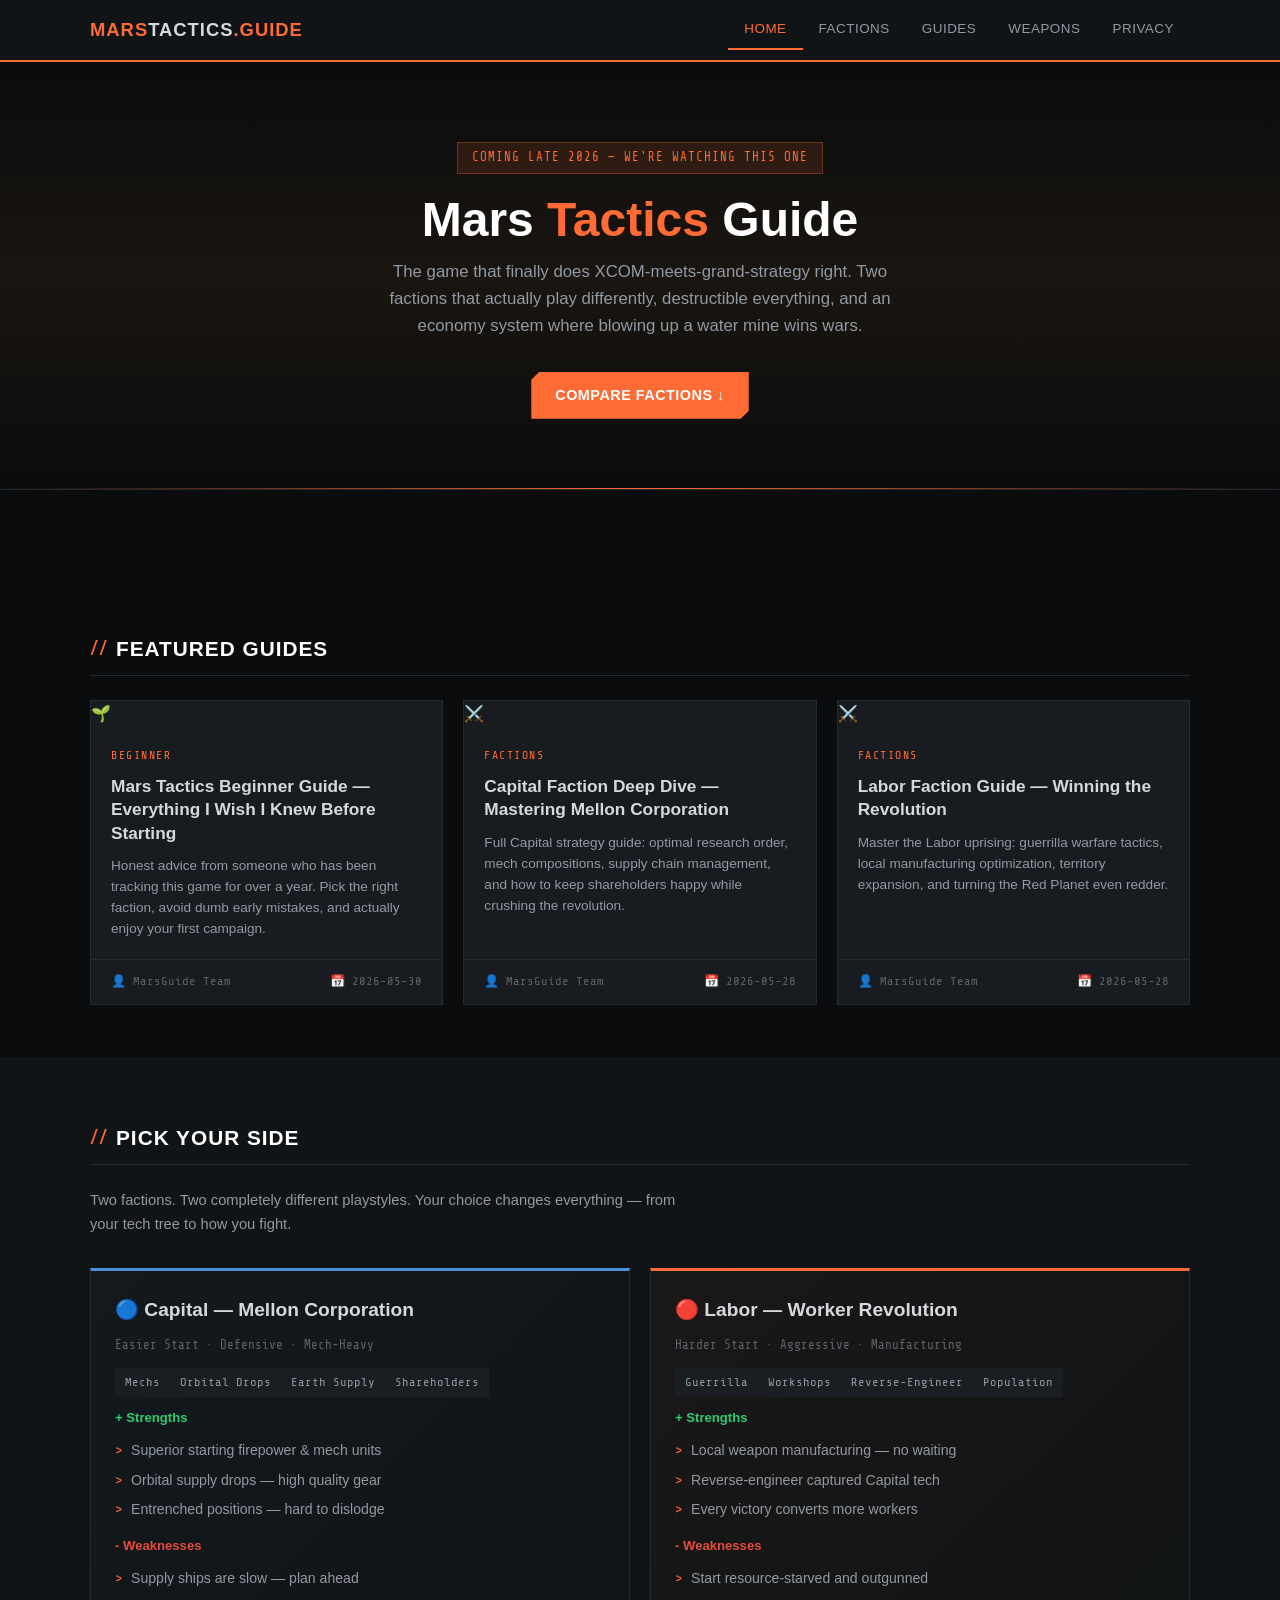
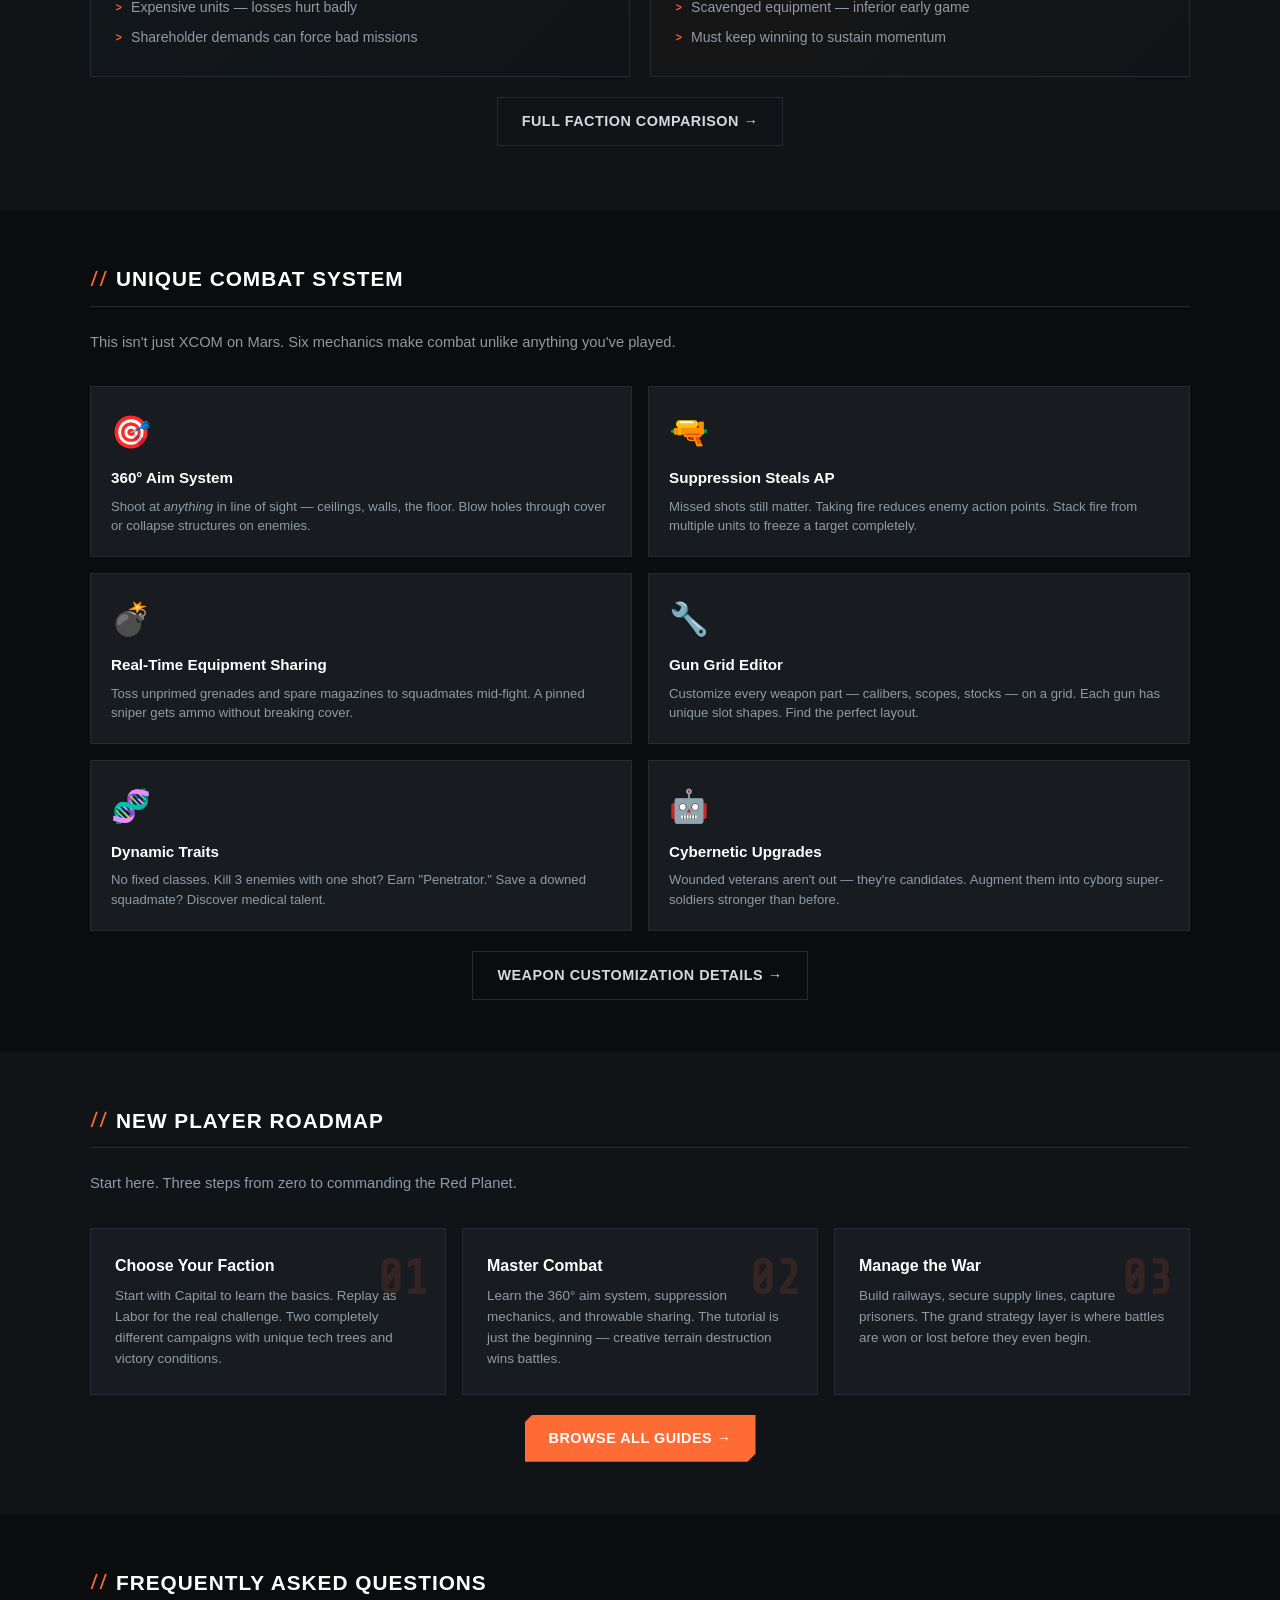
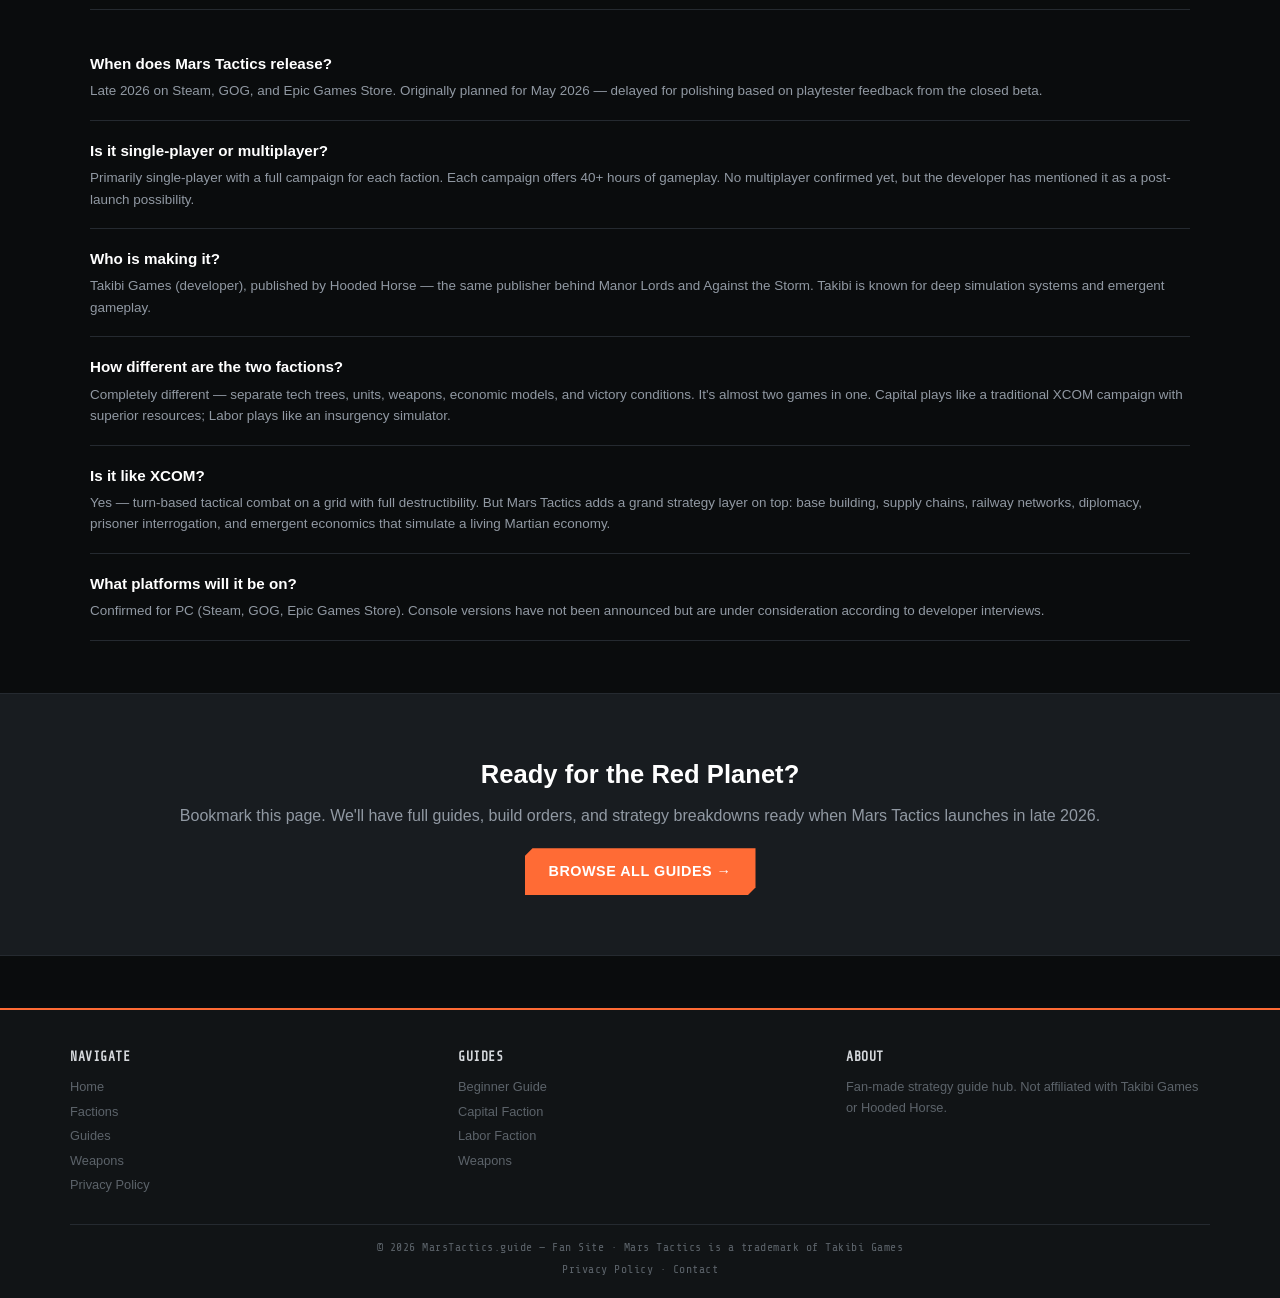
==== commit 5b14a1f5: "去AI模板痕迹：删编号标记/hero数字/条纹/侧边框→顶部色条" ====
--- a/index.html
+++ b/index.html
@@ -26,14 +26,9 @@
 </nav>
 
 <section class="hero">
-  <div class="hero-badge">Coming Late 2026 — Be Ready</div>
+  <div class="hero-badge">Coming Late 2026 — We're Watching This One</div>
   <h1>Mars <span class="hl">Tactics</span> Guide</h1>
-  <p>Everything you need to know about the XCOM-meets-grand-strategy revolution on the Red Planet. Pick your side. Plan your war.</p>
-  <div class="hero-stats">
-    <div class="hero-stat"><div class="num">2</div><div class="label">Asymmetric Factions</div></div>
-    <div class="hero-stat"><div class="num">360°</div><div class="label">Aim System</div></div>
-    <div class="hero-stat"><div class="num">100%</div><div class="label">Destructible</div></div>
-  </div>
+  <p>The game that finally does XCOM-meets-grand-strategy right. Two factions that actually play differently, destructible everything, and an economy system where blowing up a water mine wins wars.</p>
   <a href="#factions" class="btn btn-primary">Compare Factions ↓</a>
 </section>
 
@@ -54,8 +49,7 @@
 <!-- Factions -->
 <div class="section" id="factions" style="background:var(--bg-panel);padding:64px 0;">
   <div class="container">
-    <div class="sec-label">// 01</div>
-    <h2 class="sec-title">Pick Your Side</h2>
+    <div class="section-title"><h2>Pick Your Side</h2></div>
     <p class="sec-desc">Two factions. Two completely different playstyles. Your choice changes everything — from your tech tree to how you fight.</p>
     <div class="faction-grid">
       <div class="faction-card faction-capital">
@@ -106,8 +100,7 @@
 <!-- Combat Features -->
 <div class="section" id="features">
   <div class="container">
-    <div class="sec-label">// 02</div>
-    <h2 class="sec-title">Unique Combat System</h2>
+    <div class="section-title"><h2>Unique Combat System</h2></div>
     <p class="sec-desc">This isn't just XCOM on Mars. Six mechanics make combat unlike anything you've played.</p>
     <div class="feat-grid">
       <div class="feat"><div class="icon">🎯</div><h4>360° Aim System</h4><p>Shoot at <em>anything</em> in line of sight — ceilings, walls, the floor. Blow holes through cover or collapse structures on enemies.</p></div>
@@ -126,8 +119,7 @@
 <!-- Roadmap -->
 <div class="section" id="start" style="background:var(--bg-panel);">
   <div class="container">
-    <div class="sec-label">// 03</div>
-    <h2 class="sec-title">New Player Roadmap</h2>
+    <div class="section-title"><h2>New Player Roadmap</h2></div>
     <p class="sec-desc">Start here. Three steps from zero to commanding the Red Planet.</p>
     <div class="step-row">
       <div class="step"><h4>Choose Your Faction</h4><p>Start with Capital to learn the basics. Replay as Labor for the real challenge. Two completely different campaigns with unique tech trees and victory conditions.</p></div>
@@ -143,8 +135,7 @@
 <!-- FAQ -->
 <div class="section" id="faq">
   <div class="container">
-    <div class="sec-label">// 04</div>
-    <h2 class="sec-title">Frequently Asked Questions</h2>
+    <div class="section-title"><h2>Frequently Asked Questions</h2></div>
     <div class="faq-item"><h4>When does Mars Tactics release?</h4><p>Late 2026 on Steam, GOG, and Epic Games Store. Originally planned for May 2026 — delayed for polishing based on playtester feedback from the closed beta.</p></div>
     <div class="faq-item"><h4>Is it single-player or multiplayer?</h4><p>Primarily single-player with a full campaign for each faction. Each campaign offers 40+ hours of gameplay. No multiplayer confirmed yet, but the developer has mentioned it as a post-launch possibility.</p></div>
     <div class="faq-item"><h4>Who is making it?</h4><p>Takibi Games (developer), published by Hooded Horse — the same publisher behind Manor Lords and Against the Storm. Takibi is known for deep simulation systems and emergent gameplay.</p></div>
--- a/assets/css/style.css
+++ b/assets/css/style.css
@@ -43,12 +43,6 @@
   padding:60px 20px 70px;text-align:center;position:relative;
   border-bottom:1px solid var(--border);
 }
-.hero::before{
-  content:'';position:absolute;inset:0;
-  background:
-    repeating-linear-gradient(0deg,transparent,transparent 3px,rgba(255,107,53,.015) 3px,rgba(255,107,53,.015) 4px);
-  pointer-events:none;
-}
 .hero-content{position:relative;z-index:1;max-width:660px;margin:0 auto}
 .hero-badge{
   display:inline-block;background:rgba(255,107,53,.12);color:var(--accent);
@@ -100,8 +94,8 @@
 .faction-grid{display:grid;grid-template-columns:1fr 1fr;gap:20px}
 @media(max-width:768px){.faction-grid{grid-template-columns:1fr}}
 .faction-card{padding:24px;border:1px solid var(--border);position:relative}
-.faction-capital{border-left:3px solid #4a90d9;background:linear-gradient(135deg,rgba(74,144,217,.04),transparent)}
-.faction-labor{border-left:3px solid var(--accent);background:linear-gradient(135deg,rgba(255,107,53,.04),transparent)}
+.faction-capital{border-top:3px solid #4a90d9;background:linear-gradient(135deg,rgba(74,144,217,.04),transparent)}
+.faction-labor{border-top:3px solid var(--accent);background:linear-gradient(135deg,rgba(255,107,53,.04),transparent)}
 .faction-card h3{font-size:1.2rem;margin-bottom:10px;font-weight:700}
 .faction-card ul{margin-top:8px}
 .faction-card li{padding:3px 0;font-size:.88rem;color:var(--text2)}
